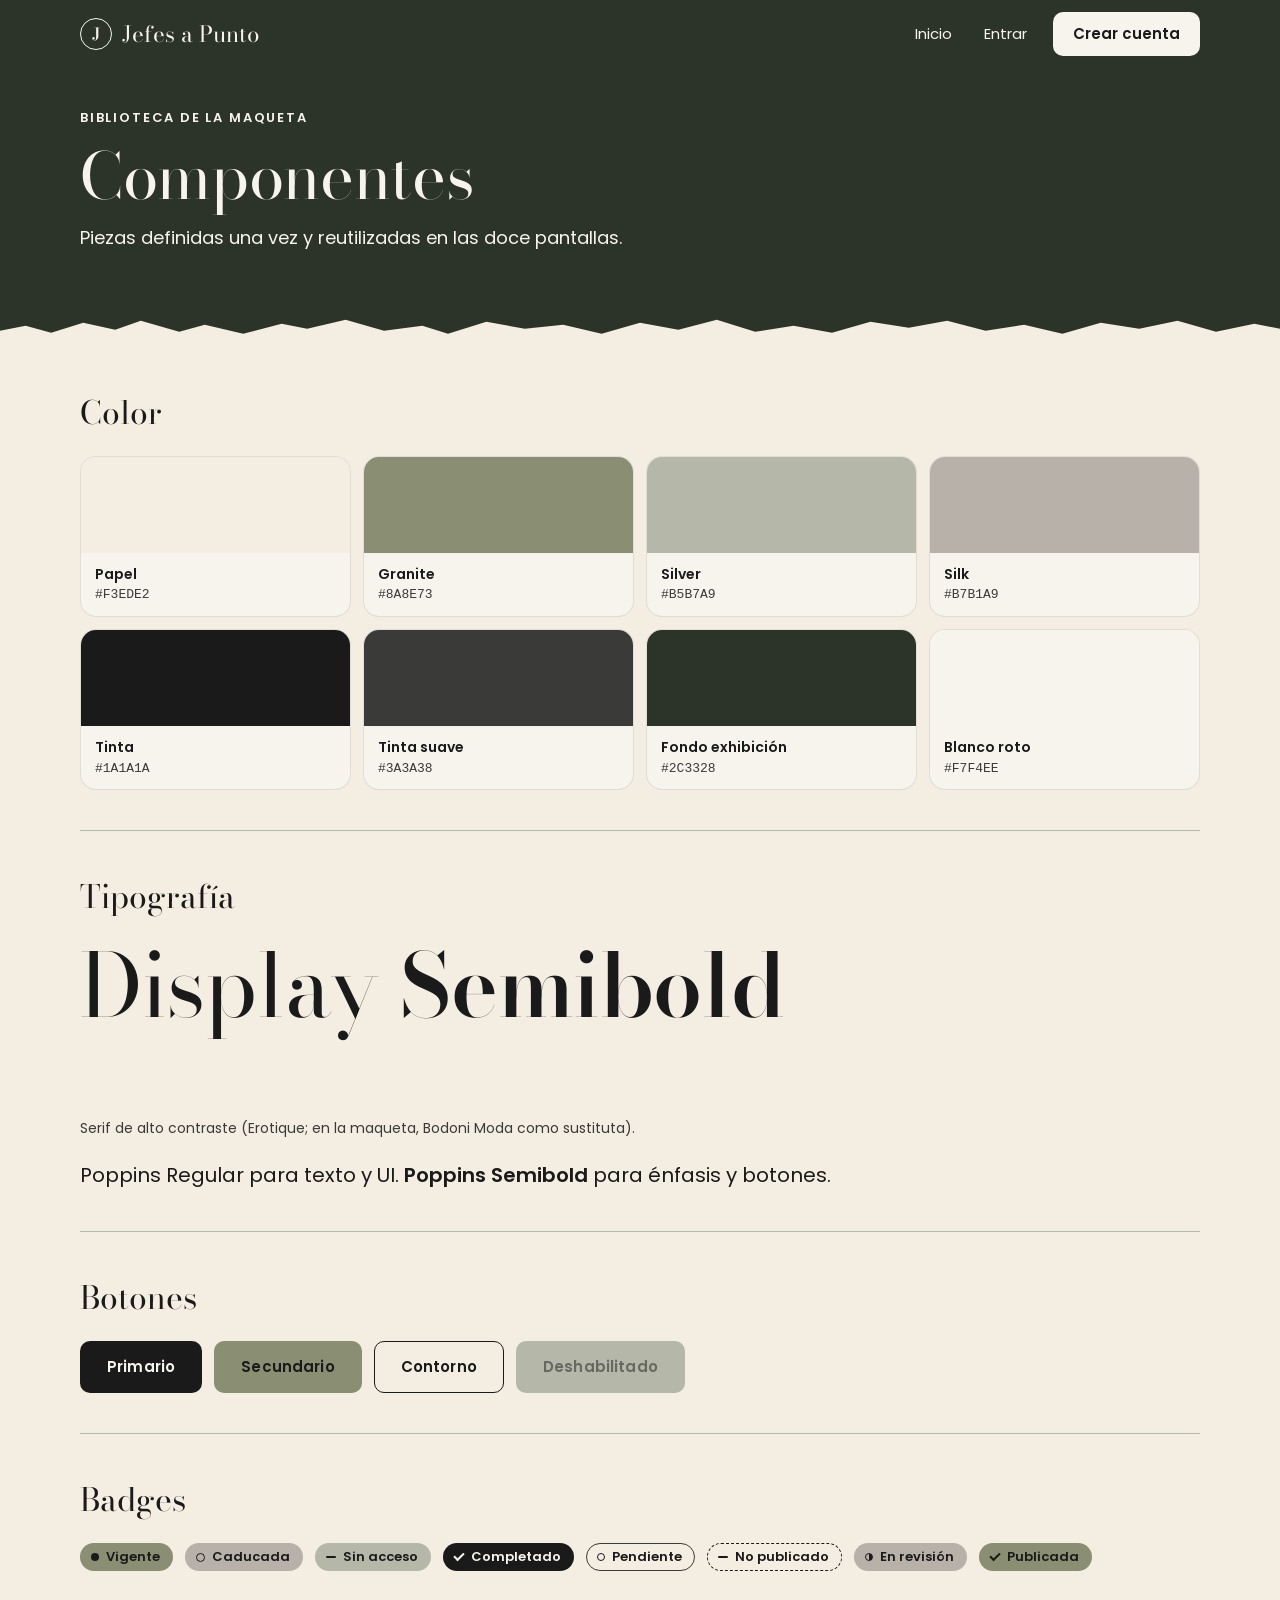
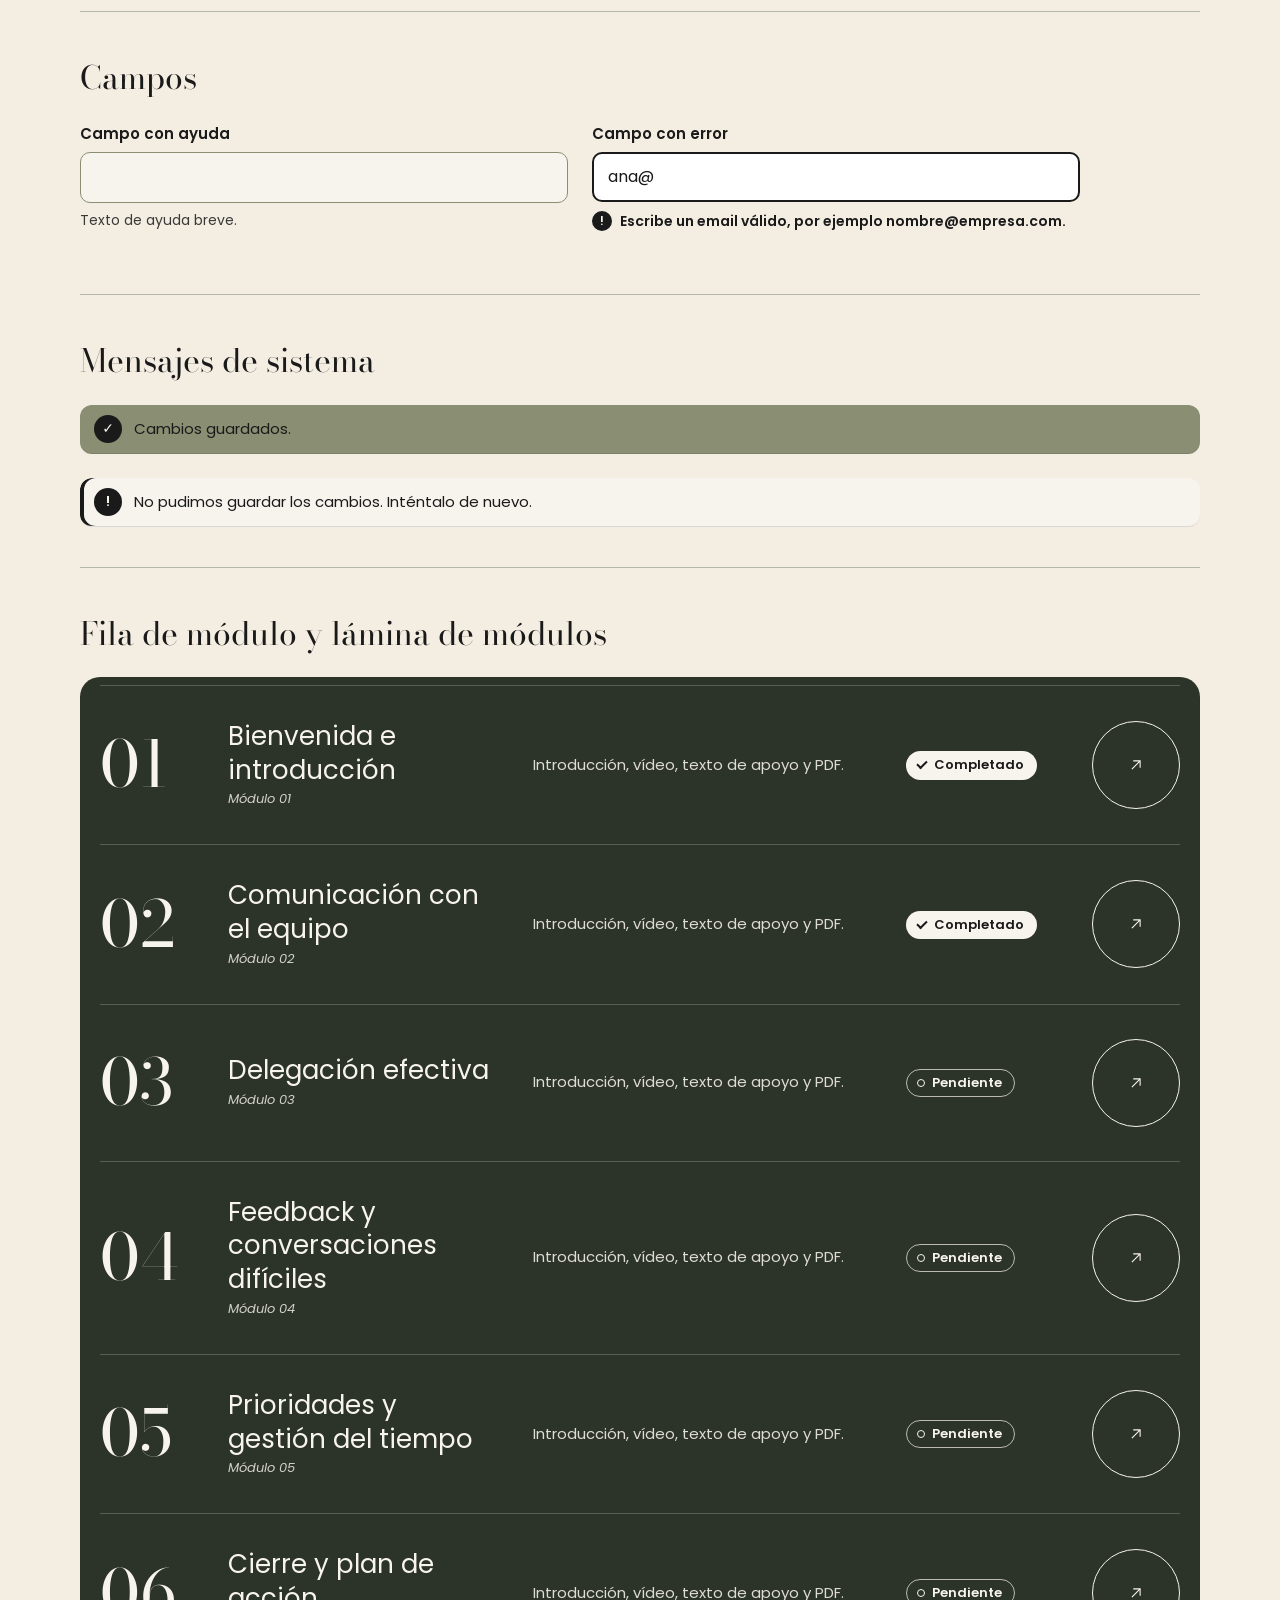
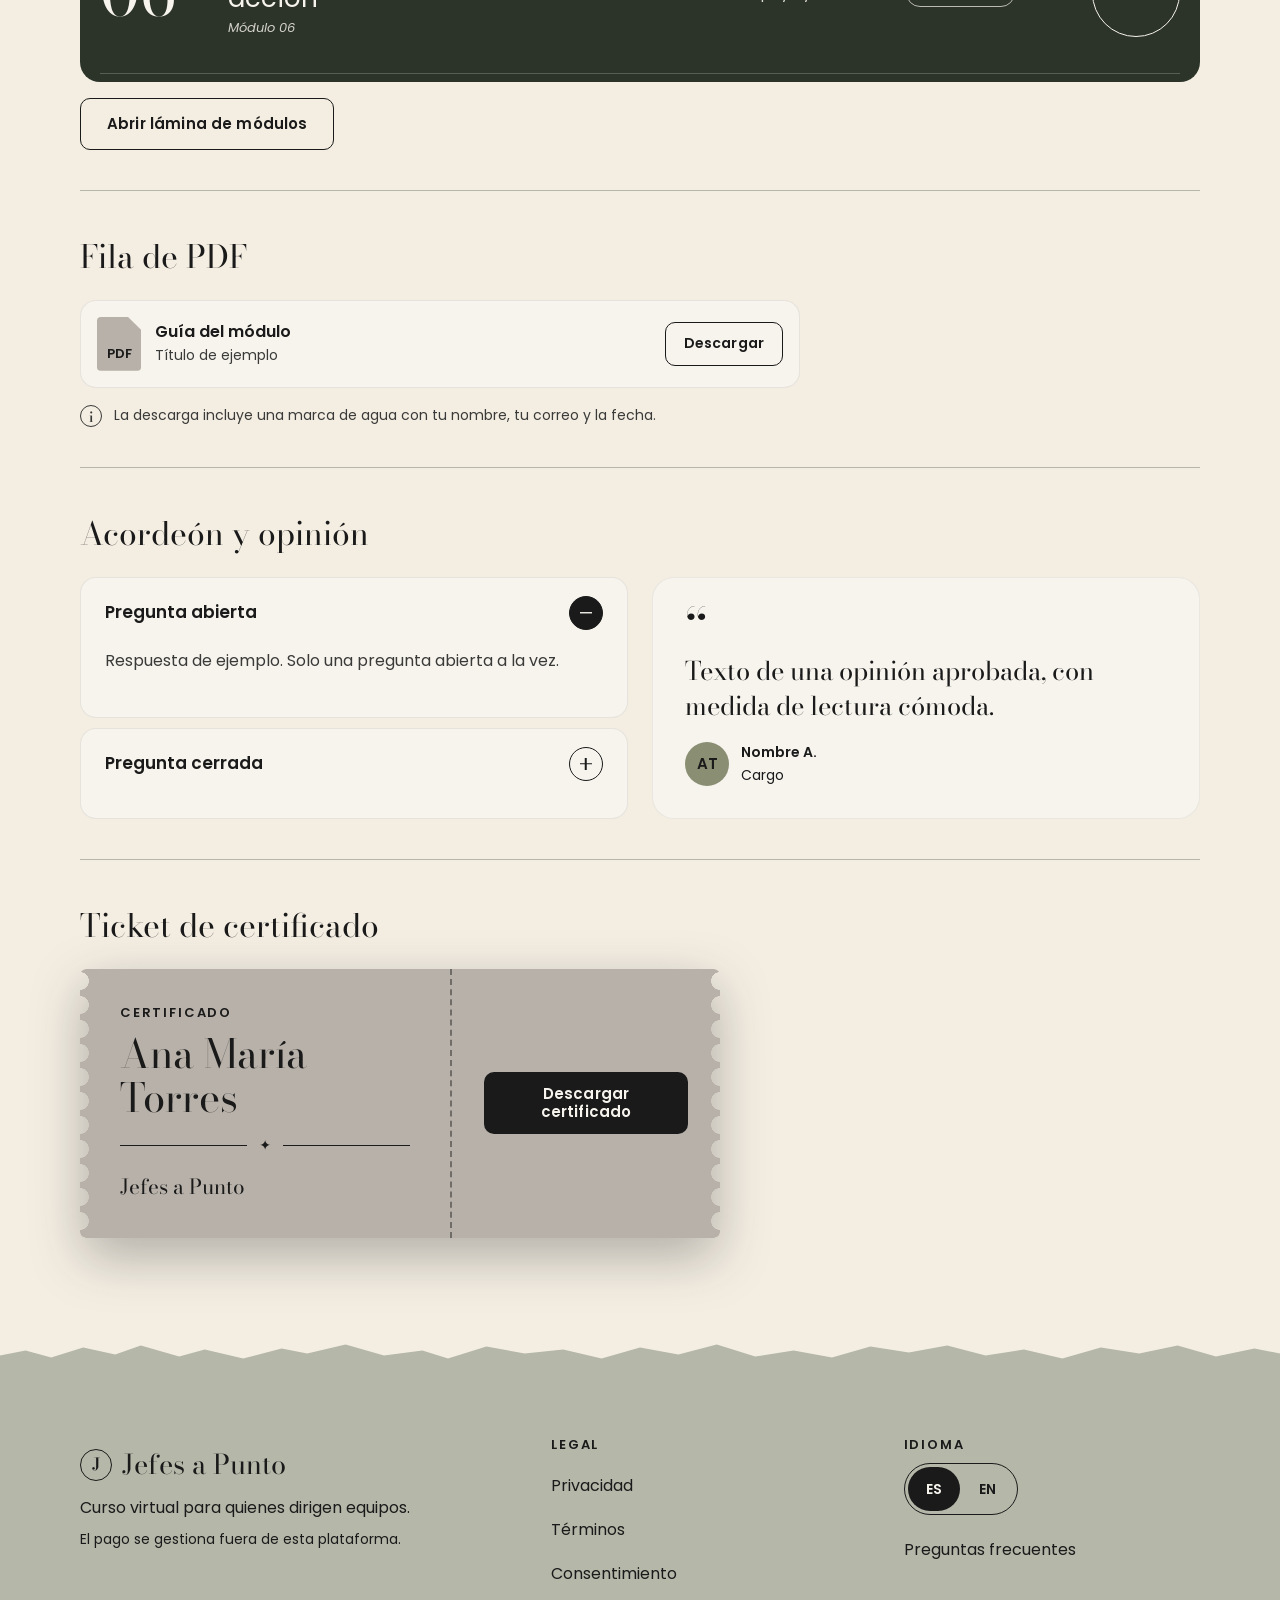
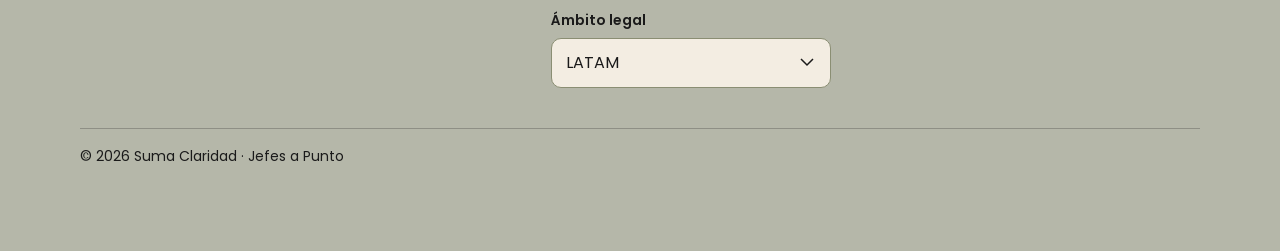
==== 00-componentes.html @ 15de5e73 "maqueta inicial proyecto sumaclaridad" ====
<!doctype html>
<html lang="es">
<head>
  <meta charset="utf-8">
  <meta name="viewport" content="width=device-width, initial-scale=1">
  <title>Componentes · Jefes a Punto</title>
  <link rel="preconnect" href="https://fonts.googleapis.com">
  <link rel="preconnect" href="https://fonts.gstatic.com" crossorigin>
  <link rel="stylesheet" href="https://fonts.googleapis.com/css2?family=Bodoni+Moda:ital,opsz,wght@0,6..96,400;0,6..96,600;1,6..96,400&family=Poppins:wght@400;600&display=swap">
  <link rel="stylesheet" href="css/styles.css">
  <script src="js/app.js" defer></script>
  <style>
    .swatches { list-style: none; display: grid; grid-template-columns: repeat(2, 1fr); gap: 12px; }
    @media (min-width: 768px) { .swatches { grid-template-columns: repeat(4, 1fr); } }
    .swatch { border-radius: 16px; overflow: hidden; border: 1px solid rgba(26,26,26,.1); background: var(--blanco); }
    .swatch__color { height: 96px; }
    .swatch__info { padding: 10px 14px; font-size: 14px; }
    .swatch__info code { display: block; color: var(--tinta-suave); font-size: 13px; }
    .demo-row { display: flex; flex-wrap: wrap; gap: 12px; align-items: center; }
    .demo-grid { display: grid; gap: 24px; }
    @media (min-width: 1280px) { .demo-grid--2 { grid-template-columns: 1fr 1fr; } }
    .comp-title { font-family: var(--f-display); font-size: 2rem; margin-bottom: 18px; }
    .comp { padding-block: 40px; border-top: 1px solid var(--silver); }
  </style>
</head>
<body data-screen="00">
  <a class="skip-link" href="#main">Saltar al contenido</a>
  <div data-component="header" data-session="anon" data-variant="dark"></div>

  <main id="main" data-completed='{"default":[1,2]}'>
    <section class="page-hero on-dark">
      <div class="container">
        <p class="eyebrow">Biblioteca de la maqueta</p>
        <h1 class="display display--m">Componentes</h1>
        <p class="lead">Piezas definidas una vez y reutilizadas en las doce pantallas.</p>
      </div>
    </section>
    <div class="tear" style="--from:var(--exhibicion);--to:var(--papel)" aria-hidden="true"></div>

    <div class="container" style="padding-bottom:64px">

      <section class="comp" aria-labelledby="c-color">
        <h2 id="c-color" class="comp-title">Color</h2>
        <ul class="swatches">
          <li class="swatch"><div class="swatch__color" style="background:#F3EDE2"></div><div class="swatch__info"><strong>Papel</strong><code>#F3EDE2</code></div></li>
          <li class="swatch"><div class="swatch__color" style="background:#8A8E73"></div><div class="swatch__info"><strong>Granite</strong><code>#8A8E73</code></div></li>
          <li class="swatch"><div class="swatch__color" style="background:#B5B7A9"></div><div class="swatch__info"><strong>Silver</strong><code>#B5B7A9</code></div></li>
          <li class="swatch"><div class="swatch__color" style="background:#B7B1A9"></div><div class="swatch__info"><strong>Silk</strong><code>#B7B1A9</code></div></li>
          <li class="swatch"><div class="swatch__color" style="background:#1A1A1A"></div><div class="swatch__info"><strong>Tinta</strong><code>#1A1A1A</code></div></li>
          <li class="swatch"><div class="swatch__color" style="background:#3A3A38"></div><div class="swatch__info"><strong>Tinta suave</strong><code>#3A3A38</code></div></li>
          <li class="swatch"><div class="swatch__color" style="background:#2C3328"></div><div class="swatch__info"><strong>Fondo exhibición</strong><code>#2C3328</code></div></li>
          <li class="swatch"><div class="swatch__color" style="background:#F7F4EE"></div><div class="swatch__info"><strong>Blanco roto</strong><code>#F7F4EE</code></div></li>
        </ul>
      </section>

      <section class="comp" aria-labelledby="c-type">
        <h2 id="c-type" class="comp-title">Tipografía</h2>
        <p class="display display--l">Display <span class="w600">Semibold</span></p>
        <p class="meta" style="margin-top:8px">Serif de alto contraste (Erotique; en la maqueta, Bodoni Moda como sustituta).</p>
        <p style="font-size:20px;margin-top:20px">Poppins Regular para texto y UI. <strong>Poppins Semibold</strong> para énfasis y botones.</p>
      </section>

      <section class="comp" aria-labelledby="c-btn">
        <h2 id="c-btn" class="comp-title">Botones</h2>
        <div class="demo-row">
          <button class="btn btn--primary" type="button">Primario</button>
          <button class="btn btn--secondary" type="button">Secundario</button>
          <button class="btn btn--outline" type="button">Contorno</button>
          <button class="btn" type="button" disabled>Deshabilitado</button>
        </div>
      </section>

      <section class="comp" aria-labelledby="c-badge">
        <h2 id="c-badge" class="comp-title">Badges</h2>
        <div class="demo-row">
          <span class="badge badge--vigente">Vigente</span>
          <span class="badge badge--caducada">Caducada</span>
          <span class="badge badge--sin-acceso">Sin acceso</span>
          <span class="badge badge--completado">Completado</span>
          <span class="badge badge--pendiente">Pendiente</span>
          <span class="badge badge--no-publicado">No publicado</span>
          <span class="badge badge--en-revision">En revisión</span>
          <span class="badge badge--publicada">Publicada</span>
        </div>
      </section>

      <section class="comp" aria-labelledby="c-field">
        <h2 id="c-field" class="comp-title">Campos</h2>
        <div class="demo-grid demo-grid--2" style="max-width:1000px">
          <div class="field">
            <label for="d1">Campo con ayuda</label>
            <input class="input" id="d1" type="text" aria-describedby="d1-help">
            <p class="field__help" id="d1-help">Texto de ayuda breve.</p>
          </div>
          <div class="field field--error">
            <label for="d2">Campo con error</label>
            <input class="input" id="d2" type="email" value="ana@" aria-invalid="true" aria-describedby="d2-err">
            <p class="field__error" id="d2-err">Escribe un email válido, por ejemplo nombre@empresa.com.</p>
          </div>
        </div>
      </section>

      <section class="comp" aria-labelledby="c-msg">
        <h2 id="c-msg" class="comp-title">Mensajes de sistema</h2>
        <div class="demo-grid">
          <div class="sysmsg sysmsg--success" style="border-radius:12px"><div class="sysmsg__inner" style="padding-inline:14px"><span class="sysmsg__icon" aria-hidden="true">✓</span><p class="sysmsg__text">Cambios guardados.</p></div></div>
          <div class="sysmsg sysmsg--error" style="border-radius:12px"><div class="sysmsg__inner" style="padding-inline:14px"><span class="sysmsg__icon" aria-hidden="true">!</span><p class="sysmsg__text">No pudimos guardar los cambios. Inténtalo de nuevo.</p></div></div>
        </div>
      </section>

      <section class="comp" aria-labelledby="c-mod">
        <h2 id="c-mod" class="comp-title">Fila de módulo y lámina de módulos</h2>
        <div class="band band--dark on-dark" style="padding:8px 20px;border-radius:20px">
          <ol class="module-list" data-component="module-list" data-variant="course"></ol>
        </div>
        <p style="margin-top:16px"><button type="button" class="btn btn--outline" data-sheet-open="modules-sheet" aria-controls="modules-sheet" aria-expanded="false">Abrir lámina de módulos</button></p>
      </section>

      <section class="comp" aria-labelledby="c-pdf">
        <h2 id="c-pdf" class="comp-title">Fila de PDF</h2>
        <ul class="pdf-list" style="max-width:720px">
          <li class="pdf-row">
            <span class="pdf-row__icon" aria-hidden="true">PDF</span>
            <div class="pdf-row__info"><p class="pdf-row__title">Guía del módulo</p><p class="meta">Título de ejemplo</p></div>
            <a class="btn btn--outline btn--sm" href="#" aria-label="Descargar Guía del módulo, PDF">Descargar</a>
          </li>
        </ul>
        <p class="note">La descarga incluye una marca de agua con tu nombre, tu correo y la fecha.</p>
      </section>

      <section class="comp" aria-labelledby="c-faq">
        <h2 id="c-faq" class="comp-title">Acordeón y opinión</h2>
        <div class="demo-grid demo-grid--2">
          <div class="faq" data-single>
            <details class="faq-item" open><summary>Pregunta abierta<span class="faq-item__icon" aria-hidden="true"></span></summary><div class="faq-item__body"><p>Respuesta de ejemplo. Solo una pregunta abierta a la vez.</p></div></details>
            <details class="faq-item"><summary>Pregunta cerrada<span class="faq-item__icon" aria-hidden="true"></span></summary><div class="faq-item__body"><p>Respuesta de ejemplo.</p></div></details>
          </div>
          <div class="opinion">
            <p class="opinion__quote">Texto de una opinión aprobada, con medida de lectura cómoda.</p>
            <p class="opinion__who"><span class="avatar" aria-hidden="true">AT</span><span><strong>Nombre A.</strong>Cargo</span></p>
          </div>
        </div>
      </section>

      <section class="comp" aria-labelledby="c-ticket">
        <h2 id="c-ticket" class="comp-title">Ticket de certificado</h2>
        <div class="ticket-wrap" style="max-width:640px">
          <div class="ticket">
            <div class="ticket__main">
              <p class="eyebrow" style="margin:0">Certificado</p>
              <p class="ticket__name">Ana María Torres</p>
              <p class="ticket__divider"><span aria-hidden="true">✦</span></p>
              <p class="ticket__course">Jefes a Punto</p>
            </div>
            <div class="ticket__stub">
              <a class="btn btn--primary btn--block" href="#">Descargar certificado</a>
            </div>
          </div>
        </div>
      </section>
    </div>
  </main>

  <div data-component="module-sheet" data-id="modules-sheet"></div>
  <div data-component="footer" data-from="papel"></div>
  <div class="mockbar"></div>
</body>
</html>
---- css/styles.css ----
/* ==========================================================================
   Jefes a Punto — maqueta de interfaz
   Mobile first: base 390 px (360 útiles) · tablet ≥768 px · desktop ≥1280 px
   ========================================================================== */

:root {
  /* Color (brief 3.2) */
  --papel: #F3EDE2;
  --granite: #8A8E73;
  --silver: #B5B7A9;
  --silk: #B7B1A9;
  --tinta: #1A1A1A;
  --tinta-suave: #3A3A38;
  --exhibicion: #2C3328;
  --blanco: #F7F4EE;

  /* Tipo: display serif de alto contraste + Poppins. Bodoni Moda sustituye a Erotique si no está instalada. */
  --f-display: "Erotique", "Bodoni Moda", "Didot", "Bodoni 72", serif;
  --f-ui: "Poppins", system-ui, -apple-system, "Segoe UI", sans-serif;

  --max: 1120px;
  --gutter: 15px;
  --measure: 65ch;
  --radius: 14px;
  --radius-lg: 22px;

  /* Borde de papel rasgado (separador de bandas) */
  --tear-path: polygon(0 14px, 2% 9px, 4% 16px, 6.5% 6px, 9% 13px, 11% 4px, 14% 15px, 16% 8px, 19% 17px, 22% 7px, 24% 12px, 27% 3px, 30% 14px, 33% 9px, 35% 17px, 38% 5px, 41% 12px, 44% 8px, 47% 17px, 50% 6px, 53% 13px, 56% 3px, 59% 15px, 62% 9px, 65% 16px, 68% 5px, 71% 11px, 74% 4px, 77% 14px, 80% 8px, 83% 17px, 86% 6px, 89% 12px, 92% 4px, 95% 15px, 98% 7px, 100% 12px, 100% 100%, 0 100%);

  /* Lámina de papel rasgado en los cuatro lados (menú) */
  --paper-path: polygon(0% 1.5%, 5% 0.4%, 9% 1.8%, 14% 0.2%, 20% 1.2%, 26% 0%, 31% 1.6%, 37% 0.5%, 43% 1.4%, 50% 0.1%, 56% 1.7%, 62% 0.6%, 68% 1.3%, 74% 0%, 80% 1.5%, 86% 0.3%, 92% 1.6%, 97% 0.4%, 100% 1.2%, 98.5% 6%, 100% 11%, 98% 17%, 99.6% 23%, 98.2% 30%, 100% 37%, 98.6% 44%, 99.8% 51%, 98% 58%, 99.5% 65%, 98.4% 72%, 100% 79%, 98.2% 86%, 99.7% 93%, 98.8% 98.6%, 95% 99.4%, 89% 100%, 83% 98.6%, 77% 99.8%, 70% 98.8%, 64% 100%, 57% 98.7%, 51% 99.7%, 45% 98.5%, 38% 100%, 32% 98.9%, 25% 99.6%, 19% 98.4%, 12% 100%, 6% 98.8%, 0% 99.5%, 1.4% 93%, 0% 87%, 1.8% 80%, 0.3% 73%, 1.5% 66%, 0% 59%, 1.7% 52%, 0.4% 45%, 1.6% 38%, 0% 31%, 1.3% 24%, 0.2% 17%, 1.8% 10%, 0.5% 5%);
}

@media (min-width: 768px) { :root { --gutter: 32px; } }
@media (min-width: 1280px) { :root { --gutter: 48px; } }

/* ---------- Base ---------- */

*, *::before, *::after { box-sizing: border-box; }
html { -webkit-text-size-adjust: 100%; scroll-behavior: smooth; }
body {
  margin: 0;
  font-family: var(--f-ui);
  font-size: 16px;
  line-height: 1.6;
  color: var(--tinta);
  background: var(--papel);
  -webkit-font-smoothing: antialiased;
  text-rendering: optimizeLegibility;
}
body.is-locked { overflow: hidden; }
img, svg { display: block; max-width: 100%; }
a { color: inherit; text-underline-offset: 4px; }
[hidden] { display: none !important; }
h1, h2, h3, h4 { margin: 0; font-weight: 400; }
p { margin: 0 0 1em; }
p:last-child { margin-bottom: 0; }
ul, ol { margin: 0; padding: 0; }
button, input, select, textarea { font: inherit; color: inherit; }
strong { font-weight: 600; }

:focus-visible { outline: 3px solid var(--tinta); outline-offset: 3px; border-radius: 4px; }
.on-dark :focus-visible { outline-color: var(--blanco); }
h1[tabindex="-1"]:focus { outline: none; }

.sr-only {
  position: absolute !important; width: 1px; height: 1px; padding: 0; margin: -1px;
  overflow: hidden; clip: rect(0 0 0 0); white-space: nowrap; border: 0;
}

.skip-link {
  position: absolute; left: 12px; top: -120px; z-index: 300;
  background: var(--tinta); color: var(--blanco); padding: 12px 18px;
  border-radius: 10px; font-weight: 600; text-decoration: none;
}
.skip-link:focus { top: 12px; }

.container { width: min(100% - 2 * var(--gutter), var(--max)); margin-inline: auto; }
.container--narrow { --max: 480px; }
.container--text { --max: 760px; }

/* ---------- Tipografía ---------- */

.display {
  font-family: var(--f-display);
  font-weight: 400;
  line-height: .95;
  letter-spacing: -.005em;
  font-optical-sizing: auto;
}
.display--xl { font-size: clamp(3.4rem, 18.5vw, 5.5rem); line-height: .92; }
.nowrap { white-space: nowrap; }
.display--l { font-size: clamp(2.5rem, 11.5vw, 3.25rem); line-height: 1; }
.display--m { font-size: clamp(2.1rem, 9vw, 2.6rem); line-height: 1.05; }
.display--s { font-size: 1.6rem; line-height: 1.15; }
.display .w600, .display strong { font-weight: 600; }

@media (max-width: 767px) {
  .display--fit { font-size: clamp(2.6rem, 14.5vw, 4.5rem); }
}
@media (min-width: 768px) {
  .display--xl { font-size: 7.25rem; }
  .display--l { font-size: 4.25rem; }
  .display--m { font-size: 3.25rem; }
  .display--s { font-size: 1.9rem; }
}
@media (min-width: 1280px) {
  .display--xl { font-size: 10.5rem; }
  .display--l { font-size: 5.5rem; }
  .display--m { font-size: 4rem; }
}

.eyebrow {
  display: block;
  font-size: 13px; font-weight: 600; letter-spacing: .14em; text-transform: uppercase;
  margin-bottom: 14px;
}
.lead { font-size: 17px; line-height: 1.6; max-width: var(--measure); }
@media (min-width: 768px) { .lead { font-size: 18px; } }
.meta { font-size: 14px; color: var(--tinta-suave); }
.on-dark .meta { color: rgba(247, 244, 238, .82); }
.prose { max-width: var(--measure); }
.prose p { margin-bottom: 1.1em; }
.prose h3 { font-weight: 600; font-size: 18px; margin: 1.6em 0 .5em; }

/* ---------- Bandas ---------- */

.band { padding-block: 56px; }
.band--tight { padding-block: 32px; }
@media (min-width: 768px) { .band { padding-block: 80px; } .band--tight { padding-block: 40px; } }
@media (min-width: 1280px) { .band { padding-block: 112px; } .band--tight { padding-block: 48px; } }
.band--papel { background: var(--papel); }
.band--granite { background: var(--granite); }
.band--silk { background: var(--silk); }
.band--silver { background: var(--silver); }
.band--dark { background: var(--exhibicion); color: var(--blanco); }

.tear { position: relative; z-index: 1; height: 24px; margin-bottom: -1px; background: var(--from, var(--papel)); pointer-events: none; }
.tear::after { content: ""; position: absolute; inset: 0 0 -2px; background: var(--to, var(--papel)); clip-path: var(--tear-path); }
@media (min-width: 768px) { .tear { height: 30px; } }

.section-head { margin-bottom: 32px; display: grid; gap: 12px; }
.section-head--center { text-align: center; justify-items: center; }
.section-head--center .lead { margin-inline: auto; }
@media (min-width: 1280px) { .section-head { margin-bottom: 56px; } }

/* ---------- Cabecera ---------- */

.site-header { background: var(--papel); color: var(--tinta); position: relative; z-index: 20; }
.site-header--dark { background: var(--exhibicion); color: var(--blanco); }
.site-header__inner { display: flex; align-items: center; justify-content: space-between; gap: 16px; min-height: 68px; }

.brand {
  display: inline-flex; align-items: center; gap: 10px; min-height: 44px;
  text-decoration: none; font-family: var(--f-display); font-size: 1.4rem; line-height: 1; margin: 0;
}
.brand__mark {
  width: 32px; height: 32px; border-radius: 50%; border: 1px solid currentColor;
  display: grid; place-items: center; font-size: 1.05rem; font-weight: 600;
}

.site-nav { display: none; }
.site-nav__list { display: flex; align-items: center; gap: 4px; list-style: none; }
.site-nav__link {
  display: inline-flex; align-items: center; min-height: 44px; padding: 0 14px;
  font-size: 15px; text-decoration: none; border-radius: 10px;
}
.site-nav__link:hover { text-decoration: underline; text-underline-offset: 8px; text-decoration-thickness: 1px; }
.site-nav__link[aria-current="page"] { font-weight: 600; text-decoration: underline; text-underline-offset: 8px; text-decoration-thickness: 1px; }
.site-nav__link--cta { background: var(--tinta); color: var(--blanco); font-weight: 600; padding: 0 20px; margin-left: 8px; }
.site-nav__link--cta:hover { text-decoration: none; background: var(--tinta-suave); }
.site-header--dark .site-nav__link--cta { background: var(--blanco); color: var(--tinta); }

.menu-toggle {
  display: inline-flex; align-items: center; gap: 10px; min-height: 44px; padding: 0 16px;
  border: 1px solid currentColor; border-radius: 999px; background: transparent;
  font-size: 15px; font-weight: 600; cursor: pointer;
}
.menu-toggle__icon { width: 18px; height: 9px; border-top: 1.5px solid currentColor; border-bottom: 1.5px solid currentColor; }

@media (min-width: 768px) {
  .site-nav { display: block; }
  .menu-toggle { display: none; }
}

/* ---------- Lámina (menú y módulos) ---------- */

.sheet {
  position: fixed; inset: 0; z-index: 100;
  background: var(--silver);
  display: flex; align-items: stretch; justify-content: center;
  padding: 6px;
  animation: sheet-in .22s ease-out;
}
@keyframes sheet-in { from { opacity: 0; transform: translateY(8px); } to { opacity: 1; transform: none; } }
@media (prefers-reduced-motion: reduce) { .sheet { animation: none; } }

.sheet__paper {
  width: 100%; max-width: 460px; display: flex;
  background: var(--papel); clip-path: var(--paper-path);
  padding: 20px 16px;
}
.sheet__inner {
  flex: 1; overflow-y: auto;
  border: 1px solid var(--tinta); border-radius: 30px;
  padding: 10px 20px 28px;
  display: flex; flex-direction: column; align-items: center; text-align: center;
}
.sheet__inner--left { align-items: stretch; }
.sheet__close {
  align-self: center; flex: none;
  width: 48px; height: 48px; display: grid; place-items: center;
  border: 0; border-radius: 50%; background: transparent; cursor: pointer; margin-bottom: 12px;
}
.sheet__divider {
  display: flex; align-items: center; gap: 14px; width: 100%;
  font-family: var(--f-display); font-size: 1.2rem; margin: 22px 0 6px;
}
.sheet__divider::before, .sheet__divider::after { content: ""; flex: 1; height: 1px; background: var(--tinta); }
.sheet__user { font-size: 14px; color: var(--tinta-suave); margin: 0; }
.sheet__sub { font-size: 14px; color: var(--tinta-suave); text-align: center; margin: 0 0 8px; }
.sheet-list { list-style: none; width: 100%; display: grid; gap: 2px; margin-top: 16px; }
.sheet-link {
  display: flex; align-items: center; justify-content: center; gap: 14px; min-height: 60px;
  text-decoration: none; font-family: var(--f-display); font-size: 1.9rem; line-height: 1.1;
}
.sheet-list li:nth-child(even) .sheet-link { flex-direction: row-reverse; }
.sheet-link__pill { flex: none; width: 46px; height: 28px; border-radius: 999px; background: var(--c, var(--granite)); }
.sheet-link[aria-current="page"] span:last-child { text-decoration: underline; text-underline-offset: 8px; text-decoration-thickness: 1px; }
.sheet__foot { margin-top: auto; padding-top: 28px; font-size: 15px; }
.sheet__foot a { display: inline-flex; align-items: center; min-height: 44px; }

.sheet-mods { list-style: none; display: grid; gap: 4px; margin-top: 12px; text-align: left; }
.sheet-mod {
  display: grid; grid-template-columns: 46px 1fr auto; gap: 12px; align-items: center;
  min-height: 64px; padding: 8px 12px; border-radius: 16px; text-decoration: none;
}
.sheet-mod:hover { background: rgba(138, 142, 115, .2); }
.sheet-mod[aria-current="page"] { background: var(--tinta); color: var(--blanco); }
.sheet-mod__num { font-family: var(--f-display); font-size: 1.7rem; line-height: 1; }
.sheet-mod__title { font-size: 15px; line-height: 1.35; }
.sheet-mod__here { display: block; font-size: 13px; font-weight: 600; letter-spacing: .08em; text-transform: uppercase; opacity: .85; }
.status-dot {
  width: 28px; height: 28px; border-radius: 50%; border: 1px solid currentColor;
  display: grid; place-items: center;
}
.status-dot--done { background: var(--granite); border-color: var(--granite); color: var(--tinta); }

@media (min-width: 768px) {
  .sheet { background: rgba(44, 51, 40, .62); align-items: center; padding: 32px; }
  .sheet__paper { max-height: calc(100dvh - 64px); padding: 24px 20px; }
}

/* ---------- Segmentado (idioma, ámbito, pestañas) ---------- */

.segmented { display: inline-flex; gap: 2px; padding: 3px; border: 1px solid currentColor; border-radius: 999px; }
.segmented__btn {
  min-width: 52px; min-height: 44px; padding: 0 16px; border: 0; border-radius: 999px;
  background: transparent; font-size: 14px; font-weight: 600; cursor: pointer;
}
.segmented__btn[aria-pressed="true"] { background: var(--tinta); color: var(--blanco); }
.on-dark .segmented__btn[aria-pressed="true"] { background: var(--blanco); color: var(--tinta); }

.tabs { display: flex; flex-wrap: wrap; gap: 8px; }
.tab {
  display: inline-flex; align-items: center; min-height: 44px; padding: 0 18px;
  border: 1px solid var(--tinta); border-radius: 999px; background: transparent;
  font-size: 14px; font-weight: 600; text-decoration: none; cursor: pointer;
}
.tab[aria-pressed="true"] { background: var(--tinta); color: var(--blanco); }

/* ---------- Botones ---------- */

.btn {
  display: inline-flex; align-items: center; justify-content: center; gap: 10px;
  min-height: 52px; padding: 12px 26px;
  border: 1px solid transparent; border-radius: 10px;
  font: 600 15px/1.2 var(--f-ui); letter-spacing: .01em; text-decoration: none; text-align: center;
  cursor: pointer; transition: background-color .15s, color .15s, transform .15s;
}
.btn:active { transform: translateY(1px); }
.btn--primary { background: var(--tinta); color: var(--blanco); }
.btn--primary:hover { background: var(--tinta-suave); }
.btn--secondary { background: var(--granite); color: var(--tinta); }
.btn--secondary:hover { background: #7d816a; }
.btn--outline { background: transparent; color: var(--tinta); border-color: var(--tinta); }
.btn--outline:hover { background: var(--tinta); color: var(--blanco); }
.btn--light { background: var(--blanco); color: var(--tinta); }
.btn--light:hover { background: var(--papel); }
.btn--outline-light { background: transparent; color: var(--blanco); border-color: var(--blanco); }
.btn--outline-light:hover { background: var(--blanco); color: var(--tinta); }
.btn--sm { min-height: 44px; padding: 8px 18px; font-size: 14px; }
.btn--block { width: 100%; }
.btn:disabled, .btn[aria-disabled="true"] {
  background: var(--silver); color: rgba(26, 26, 26, .5); border-color: transparent;
  cursor: not-allowed; transform: none;
}

.btn-row { display: flex; flex-direction: column; gap: 12px; }
.btn-row .btn { width: 100%; }
@media (min-width: 768px) {
  .btn-row { flex-direction: row; flex-wrap: wrap; }
  .btn-row .btn { width: auto; }
}

.link-btn {
  display: inline-flex; align-items: center; min-height: 44px; padding: 0;
  border: 0; background: none; font-weight: 600; text-decoration: underline; cursor: pointer;
}

/* ---------- Badges ---------- */

.badge {
  display: inline-flex; align-items: center; gap: 7px; padding: 4px 12px 4px 10px;
  border: 1px solid transparent; border-radius: 999px;
  font: 600 13px/1.4 var(--f-ui); white-space: nowrap; color: var(--tinta);
}
.badge::before { content: ""; width: 8px; height: 8px; border-radius: 50%; background: currentColor; flex: none; }

.badge--vigente { background: var(--granite); }
.badge--caducada { background: var(--silk); }
.badge--caducada::before { background: transparent; border: 1.5px solid currentColor; width: 9px; height: 9px; }
.badge--sin-acceso { background: var(--silver); }
.badge--sin-acceso::before { width: 10px; height: 2px; border-radius: 1px; }
.badge--completado { background: var(--tinta); color: var(--blanco); }
.badge--completado::before {
  width: 10px; height: 6px; border-radius: 0; background: none;
  border: solid currentColor; border-width: 0 0 2px 2px; transform: rotate(-45deg) translate(1px, -1px);
}
.badge--pendiente { background: transparent; border-color: var(--tinta-suave); }
.badge--pendiente::before { background: transparent; border: 1.5px solid currentColor; }
.badge--no-publicado { background: transparent; border: 1px dashed var(--tinta); }
.badge--no-publicado::before { width: 10px; height: 2px; border-radius: 1px; }
.badge--en-revision { background: var(--silk); }
.badge--en-revision::before { background: conic-gradient(currentColor 0 50%, transparent 0); border: 1.5px solid currentColor; }
.badge--publicada { background: var(--granite); }
.badge--publicada::before {
  width: 10px; height: 6px; border-radius: 0; background: none;
  border: solid currentColor; border-width: 0 0 2px 2px; transform: rotate(-45deg) translate(1px, -1px);
}
.on-dark .badge--pendiente { color: var(--blanco); border-color: rgba(247, 244, 238, .7); }
.on-dark .badge--completado { background: var(--blanco); color: var(--tinta); }
.on-dark .badge--no-publicado { color: var(--blanco); border-color: var(--blanco); }

/* ---------- Formularios ---------- */

.field { display: grid; gap: 6px; margin-bottom: 22px; }
.field > label, .field__label { font-weight: 600; font-size: 15px; }
.optional { font-weight: 400; color: var(--tinta-suave); }
.field__help { font-size: 14px; color: var(--tinta-suave); margin: 0; }
.field__error {
  display: flex; gap: 8px; align-items: flex-start; margin: 2px 0 0;
  font-size: 14px; font-weight: 600; color: var(--tinta);
}
.field__error::before {
  content: "!"; flex: none; width: 20px; height: 20px; margin-top: 1px; border-radius: 50%;
  background: var(--tinta); color: var(--blanco); font-size: 12px; display: grid; place-items: center;
}

.input {
  width: 100%; min-height: 50px; padding: 12px 14px;
  background: var(--blanco); border: 1px solid var(--granite); border-radius: 10px;
  font-size: 16px; line-height: 1.4;
}
.input:hover { border-color: var(--tinta-suave); }
.input:focus-visible { outline: 3px solid var(--tinta); outline-offset: 1px; border-color: var(--tinta); }
.input:disabled { background: var(--papel); color: var(--tinta-suave); cursor: not-allowed; }
textarea.input { min-height: 160px; resize: vertical; }
.input--select {
  appearance: none; -webkit-appearance: none; padding-right: 42px; cursor: pointer;
  background-image: url("data:image/svg+xml,%3Csvg xmlns='http://www.w3.org/2000/svg' width='14' height='9' fill='none' stroke='%231A1A1A' stroke-width='1.5'%3E%3Cpath d='M1 1l6 6 6-6'/%3E%3C/svg%3E");
  background-repeat: no-repeat; background-position: right 16px center;
}
.field--error .input { border: 2px solid var(--tinta); background-color: #fff; }

.phone { display: grid; grid-template-columns: 150px 1fr; gap: 8px; }
.password { position: relative; }
.password .input { padding-right: 96px; }
.password__toggle {
  position: absolute; right: 4px; top: 50%; transform: translateY(-50%);
  min-height: 44px; min-width: 44px; padding: 0 14px; border: 0; border-radius: 8px;
  background: transparent; font-size: 14px; font-weight: 600; text-decoration: underline; cursor: pointer;
}

.check { display: flex; gap: 14px; align-items: flex-start; min-height: 44px; padding: 8px 0; cursor: pointer; font-size: 15px; }
.check input {
  appearance: none; -webkit-appearance: none; flex: none; margin: 1px 0 0;
  width: 26px; height: 26px; border: 1.5px solid var(--tinta); border-radius: 7px;
  background: var(--blanco); display: grid; place-items: center; cursor: pointer;
}
.check input:checked { background: var(--tinta); }
.check input:checked::after {
  content: ""; width: 7px; height: 12px; border: solid var(--blanco); border-width: 0 2px 2px 0;
  transform: translateY(-1px) rotate(45deg);
}
.field--error .check input { border-width: 2.5px; }

.form-actions { margin-top: 30px; display: grid; gap: 12px; }
.note {
  display: flex; gap: 12px; align-items: flex-start;
  font-size: 14px; color: var(--tinta-suave); margin-top: 16px;
}
.note::before {
  content: "i"; flex: none; width: 22px; height: 22px; border-radius: 50%;
  border: 1px solid currentColor; display: grid; place-items: center;
  font-family: var(--f-display); font-weight: 600; font-size: 14px; margin-top: 1px;
}
.note--box { background: var(--blanco); border-radius: var(--radius); padding: 14px 16px; border: 1px solid rgba(26, 26, 26, .08); }

.alert {
  background: var(--blanco); border-radius: var(--radius); padding: 16px 18px;
  box-shadow: inset 4px 0 0 var(--tinta); margin-bottom: 24px; font-size: 15px;
}
.alert:focus { outline: 3px solid var(--tinta); outline-offset: 2px; }
.alert__title { font-weight: 600; margin-bottom: 6px; }
.alert ul { padding-left: 20px; display: grid; gap: 2px; }
.alert a { font-weight: 600; }

/* ---------- Mensaje de sistema ---------- */

.sysmsg { border-bottom: 1px solid rgba(26, 26, 26, .12); }
.sysmsg--success { background: var(--granite); }
.sysmsg--info { background: var(--silk); }
.sysmsg--error { background: var(--blanco); box-shadow: inset 4px 0 0 var(--tinta); }
.sysmsg__inner { display: flex; align-items: center; gap: 12px; padding-block: 10px; }
.sysmsg__icon {
  flex: none; width: 28px; height: 28px; border-radius: 50%;
  background: var(--tinta); color: var(--blanco); display: grid; place-items: center; font-weight: 600; font-size: 14px;
}
.sysmsg__text { flex: 1; margin: 0; font-size: 15px; }
.sysmsg__close {
  flex: none; width: 44px; height: 44px; border: 0; border-radius: 50%; background: transparent;
  display: grid; place-items: center; cursor: pointer;
}
.sysmsg__close svg { width: 18px; height: 18px; }

/* ---------- Marcadores de contenido pendiente ---------- */

.ph {
  position: relative; overflow: hidden; background: var(--ph-bg, var(--silk));
  display: flex; align-items: flex-end; justify-content: flex-start;
}
.ph::before {
  content: ""; position: absolute; inset: 0;
  background: repeating-linear-gradient(135deg, rgba(26, 26, 26, .06) 0 1px, transparent 1px 14px);
}
.ph__label, .ph-tag {
  position: relative; margin: 14px; padding: 4px 12px; border-radius: 999px;
  background: var(--blanco); color: var(--tinta); font-size: 13px; font-weight: 600;
}
.pending-tag {
  display: inline-flex; align-items: center; gap: 8px; padding: 4px 12px; border-radius: 999px;
  background: var(--silk); color: var(--tinta); font-size: 13px; font-weight: 600; margin-bottom: 14px;
}
.pending-tag::before { content: ""; width: 7px; height: 7px; border-radius: 50%; border: 1.5px solid currentColor; }
.skeleton { display: grid; gap: 12px; margin: 18px 0; }
.skeleton span { display: block; height: 10px; border-radius: 6px; background: var(--silver); opacity: .7; }
.skeleton span:nth-child(3n) { width: 82%; }
.skeleton span:nth-child(4n) { width: 64%; }

.mock-note {
  border: 1px dashed var(--tinta-suave); border-radius: 12px; padding: 10px 14px;
  font-size: 13px; color: var(--tinta-suave); background: rgba(247, 244, 238, .55); max-width: var(--measure);
}
.mock-note::before { content: "Nota de maqueta · "; font-weight: 600; }
.on-dark .mock-note { border-color: rgba(247, 244, 238, .6); color: var(--blanco); background: rgba(0, 0, 0, .16); }

/* ---------- Tarjetas genéricas ---------- */

.card {
  background: var(--blanco); border-radius: var(--radius-lg); padding: 22px;
  border: 1px solid rgba(26, 26, 26, .07);
}
@media (min-width: 768px) { .card { padding: 32px; } }
.card__head { display: flex; flex-wrap: wrap; align-items: center; justify-content: space-between; gap: 10px 16px; margin-bottom: 16px; }
.card__title { font-family: var(--f-display); font-size: 1.7rem; line-height: 1.1; }
@media (min-width: 768px) { .card__title { font-size: 2rem; } }
.stack > * + * { margin-top: var(--s, 24px); }

/* ---------- Home: portada ---------- */

.hero { position: relative; isolation: isolate; overflow: hidden; background: var(--exhibicion); color: var(--blanco); }
.hero__media, .finale__media { position: absolute; inset: 0; z-index: -1; }
.hero__media {
  background:
    radial-gradient(110% 70% at 75% 25%, rgba(138, 142, 115, .55), transparent 60%),
    radial-gradient(70% 55% at 15% 95%, rgba(183, 177, 169, .28), transparent 60%),
    linear-gradient(180deg, #2C3328 0%, #232920 100%);
}
.hero__media::after, .finale__media::after {
  content: ""; position: absolute; inset: 0;
  background: repeating-linear-gradient(135deg, rgba(247, 244, 238, .035) 0 1px, transparent 1px 16px);
}
.hero .ph-tag, .finale .ph-tag { position: absolute; right: var(--gutter); bottom: 8px; margin: 0; z-index: 1; opacity: .9; }

.hero__inner { display: grid; gap: 22px; padding-block: 8px 72px; }
.hero__meta {
  display: grid; grid-template-columns: 1fr 1fr; gap: 12px 16px; margin: 0;
  padding-top: 14px; border-top: 1px solid rgba(247, 244, 238, .28); font-size: 13px;
}
.hero__meta div { display: grid; }
.hero__meta dt { opacity: .78; }
.hero__meta dd { margin: 0; font-weight: 600; }
.hero__title { margin-top: 28px; }
.hero__title-line { display: block; }
.hero__lead { font-size: 17px; max-width: 34ch; margin: 0; }
.hero__hello { margin: 0; }
.hero__actions { margin-top: 8px; }

@media (min-width: 768px) {
  .hero__inner { padding-block: 16px 96px; gap: 28px; }
  .hero__meta { grid-template-columns: repeat(4, 1fr); }
  .hero__lead { font-size: 19px; }
}
@media (min-width: 1280px) {
  .hero__inner {
    grid-template-columns: 1fr 360px;
    grid-template-areas: "meta meta" "hello lead" "title title" "actions actions";
    padding-block: 24px 120px; column-gap: 48px;
  }
  .hero__meta { grid-area: meta; }
  .hero__hello { grid-area: hello; align-self: end; }
  .hero__lead { grid-area: lead; margin-top: 40px; }
  .hero__title { grid-area: title; margin-top: 0; }
  .hero__title-line { display: inline; }
  .hero__actions { grid-area: actions; }
}

/* ---------- Home: sobre el curso ---------- */

.about { display: grid; gap: 40px; }
.title-pill {
  display: inline-block; width: 1.1em; height: .62em; border-radius: 999px; vertical-align: .04em;
  background: var(--granite);
  background-image: repeating-linear-gradient(135deg, rgba(26, 26, 26, .12) 0 1px, transparent 1px 6px);
}
.about__text { margin-top: 24px; }
.facts {
  list-style: none; display: grid; grid-template-columns: 1fr 1fr; gap: 1px; margin-top: 32px;
  background: var(--silver); border: 1px solid var(--silver); border-radius: 18px; overflow: hidden;
}
.fact { background: var(--papel); padding: 18px 16px; display: grid; gap: 6px; align-content: start; }
.fact--wide { grid-column: 1 / -1; display: flex; align-items: center; gap: 16px; }
.fact__value { font-family: var(--f-display); font-size: 2.4rem; line-height: 1; }
.fact__label { font-size: 14px; line-height: 1.4; }
.arch {
  aspect-ratio: 4 / 5; width: min(100%, 300px); margin-inline: auto;
  border-radius: 999px 999px 22px 22px; --ph-bg: var(--granite);
}
@media (min-width: 768px) {
  .facts { grid-template-columns: repeat(4, 1fr); }
  .fact { padding: 22px 20px; }
}
@media (min-width: 1280px) {
  .about { grid-template-columns: 1.25fr .75fr; gap: 72px; align-items: center; }
  .arch { width: 100%; }
}

/* ---------- Home: cómo funciona ---------- */

.scroll {
  position: relative; border-radius: 22px; padding: 28px 20px;
  background: linear-gradient(100deg, var(--silk) 0%, var(--papel) 12%, var(--papel) 88%, var(--silk) 100%);
  box-shadow: 0 22px 44px -26px rgba(26, 26, 26, .6);
}
.steps { list-style: none; display: grid; }
.step { position: relative; display: grid; grid-template-columns: 52px 1fr; align-content: start; gap: 16px; padding-bottom: 28px; }
.step:last-child { padding-bottom: 0; }
.step:not(:last-child)::before {
  content: ""; position: absolute; left: 26px; top: 60px; bottom: 6px; border-left: 1px dashed var(--tinta);
}
.step__num {
  width: 52px; height: 52px; border-radius: 12px; background: var(--granite);
  display: grid; place-items: center; font-family: var(--f-display); font-size: 1.5rem;
}
.step__title { font-weight: 600; font-size: 17px; margin-bottom: 4px; font-family: var(--f-ui); }
.step__text { font-size: 15px; color: var(--tinta-suave); margin: 0; }
.step__foot { font-size: 13px; margin: 14px 0 0; padding-top: 8px; border-top: 1px solid rgba(26, 26, 26, .35); }
.step:first-child .step__foot { border-top: 2px solid var(--tinta); }

@media (min-width: 768px) {
  .scroll { padding: 36px 32px; }
  .steps { grid-template-columns: 1fr 1fr; gap: 32px 40px; }
  .step { padding-bottom: 0; }
  .step:not(:last-child)::before { display: none; }
}
@media (min-width: 1280px) {
  .scroll { padding: 44px 48px; }
  .steps { grid-template-columns: repeat(4, 1fr); gap: 32px; }
  .step { grid-template-columns: 1fr; gap: 14px; }
}

/* ---------- Lista editorial de módulos ---------- */

.exhibit-head { display: grid; gap: 18px; margin-bottom: 32px; }
.exhibit-head__text { max-width: 40ch; margin: 0; }
@media (min-width: 1280px) {
  .exhibit-head { grid-template-columns: 1fr 340px; align-items: end; margin-bottom: 64px; }
}

.module-list { list-style: none; border-top: 1px solid rgba(26, 26, 26, .2); }
.on-dark .module-list { border-color: rgba(247, 244, 238, .22); }
.module-row { border-bottom: 1px solid rgba(26, 26, 26, .2); }
.on-dark .module-row { border-color: rgba(247, 244, 238, .22); }
.module-row__link {
  display: grid; grid-template-columns: auto 1fr auto;
  grid-template-areas: "num head arrow" "num text arrow" "num badge arrow";
  column-gap: 16px; row-gap: 6px; align-items: center;
  padding: 22px 0; text-decoration: none;
}
.module-row__num { grid-area: num; align-self: start; min-width: 1.4em; font-family: var(--f-display); font-size: 2.6rem; line-height: .9; }
.module-row__head { grid-area: head; }
.module-row__title { display: block; font-size: 18px; line-height: 1.3; }
.module-row__sub { display: block; font-size: 13px; font-style: italic; opacity: .82; margin-top: 2px; }
.module-row__text { grid-area: text; font-size: 14px; line-height: 1.5; opacity: .88; }
.module-row__badge { grid-area: badge; justify-self: start; margin-top: 4px; }
.circle-arrow {
  grid-area: arrow; width: 52px; height: 52px; border: 1px solid currentColor; border-radius: 50%;
  display: grid; place-items: center; transition: background-color .2s, color .2s, transform .2s;
}
.module-row__link:hover .circle-arrow { background: var(--tinta); color: var(--blanco); transform: rotate(8deg); }
.on-dark .module-row__link:hover .circle-arrow { background: var(--blanco); color: var(--tinta); }
.module-row__link:hover .module-row__title { text-decoration: underline; text-underline-offset: 5px; text-decoration-thickness: 1px; }
.module-list--nobadge .module-row__link { grid-template-areas: "num head arrow" "num text arrow"; }

@media (min-width: 768px) {
  .module-row__link { padding: 28px 0; column-gap: 24px; }
  .module-row__num { font-size: 3.4rem; }
  .module-row__title { font-size: 22px; }
  .circle-arrow { width: 64px; height: 64px; }
}
@media (min-width: 1280px) {
  .module-row__link,
  .module-list--nobadge .module-row__link {
    grid-template-columns: 96px minmax(240px, 1fr) minmax(260px, 1.25fr) 150px 92px;
    grid-template-areas: "num head text badge arrow";
    padding: 34px 0; column-gap: 32px;
  }
  .module-list--nobadge .module-row__link { grid-template-columns: 96px minmax(240px, 1fr) minmax(260px, 1.25fr) 92px; grid-template-areas: "num head text arrow"; }
  .module-row__num { font-size: 4rem; align-self: center; }
  .module-row__title { font-size: 26px; }
  .module-row__text { font-size: 15px; }
  .module-row__badge { margin: 0; }
  .circle-arrow { width: 88px; height: 88px; justify-self: end; }
}

/* ---------- Opiniones ---------- */

.opinions { list-style: none; display: grid; gap: 16px; }
.opinion {
  background: var(--blanco); border-radius: var(--radius-lg); padding: 26px;
  display: flex; flex-direction: column; gap: 18px; border: 1px solid rgba(26, 26, 26, .06);
}
.opinion__quote { font-family: var(--f-display); font-size: 1.4rem; line-height: 1.35; margin: 0; }
.opinion__quote::before { content: "“"; display: block; font-size: 3.4rem; line-height: .7; margin-bottom: 6px; }
.opinion__who { display: flex; align-items: center; gap: 12px; font-size: 14px; margin-top: auto; }
.opinion__who strong { display: block; }
.avatar {
  flex: none; width: 44px; height: 44px; border-radius: 50%; background: var(--granite);
  display: grid; place-items: center; font-weight: 600; font-size: 15px;
}
@media (min-width: 768px) {
  .opinions { grid-template-columns: 1fr 1fr; gap: 24px; }
  .opinion { padding: 32px; }
  .opinion__quote { font-size: 1.6rem; }
}

/* ---------- FAQ ---------- */

.faq-layout { display: grid; gap: 32px; }
@media (min-width: 1280px) {
  .faq-layout { grid-template-columns: 380px 1fr; gap: 72px; align-items: start; }
  .faq-layout__head { position: sticky; top: 32px; }
}
.faq { display: grid; gap: 10px; }
.faq-item { background: var(--blanco); border-radius: 16px; border: 1px solid rgba(26, 26, 26, .08); }
.faq-item summary {
  list-style: none; display: flex; align-items: center; justify-content: space-between; gap: 16px;
  min-height: 64px; padding: 14px 18px; cursor: pointer; font-weight: 600; font-size: 16px; border-radius: 16px;
}
.faq-item summary::-webkit-details-marker { display: none; }
.faq-item__icon { position: relative; flex: none; width: 34px; height: 34px; border: 1px solid var(--tinta); border-radius: 50%; }
.faq-item__icon::before, .faq-item__icon::after {
  content: ""; position: absolute; left: 50%; top: 50%; width: 12px; height: 1.5px; background: var(--tinta);
  transform: translate(-50%, -50%);
}
.faq-item__icon::after { transform: translate(-50%, -50%) rotate(90deg); transition: transform .2s; }
.faq-item[open] .faq-item__icon { background: var(--tinta); }
.faq-item[open] .faq-item__icon::before, .faq-item[open] .faq-item__icon::after { background: var(--blanco); }
.faq-item[open] .faq-item__icon::after { transform: translate(-50%, -50%) rotate(0deg); }
.faq-item__body { padding: 0 18px 20px; color: var(--tinta-suave); max-width: var(--measure); }
@media (min-width: 768px) {
  .faq-item summary { padding: 18px 24px; font-size: 17px; }
  .faq-item__body { padding: 0 24px 24px; }
}

/* ---------- Cierre ---------- */

.finale { position: relative; isolation: isolate; overflow: hidden; background: var(--exhibicion); color: var(--blanco); text-align: center; }
.finale__media {
  background:
    radial-gradient(90% 70% at 30% 30%, rgba(183, 177, 169, .3), transparent 60%),
    radial-gradient(80% 70% at 85% 80%, rgba(138, 142, 115, .45), transparent 60%),
    linear-gradient(180deg, #232920, #2C3328);
}
.finale__inner { display: grid; grid-template-columns: minmax(0, 1fr); justify-items: center; gap: 28px; padding-block: 88px 104px; }
.finale__inner .btn { min-width: 220px; }
@media (min-width: 1280px) { .finale__inner { padding-block: 140px 150px; } }

.finale--granite { background: var(--granite); color: var(--tinta); }
.finale--granite .finale__media {
  background:
    radial-gradient(80% 60% at 20% 20%, rgba(243, 237, 226, .35), transparent 60%),
    radial-gradient(70% 70% at 90% 90%, rgba(44, 51, 40, .25), transparent 60%),
    var(--granite);
}
.finale--granite .finale__media::after { background: repeating-linear-gradient(135deg, rgba(26, 26, 26, .05) 0 1px, transparent 1px 16px); }

/* ---------- Ticket de certificado ---------- */

.ticket {
  --r: 9px; --g: 24px;
  display: grid; width: 100%; max-width: 640px; margin-inline: auto; text-align: left;
  background: var(--silk); color: var(--tinta); border-radius: 6px;
  -webkit-mask:
    radial-gradient(circle var(--r) at 0 50%, #0000 97%, #000) 0 0 / 51% var(--g) repeat-y,
    radial-gradient(circle var(--r) at 100% 50%, #0000 97%, #000) 100% 0 / 51% var(--g) repeat-y;
  mask:
    radial-gradient(circle var(--r) at 0 50%, #0000 97%, #000) 0 0 / 51% var(--g) repeat-y,
    radial-gradient(circle var(--r) at 100% 50%, #0000 97%, #000) 100% 0 / 51% var(--g) repeat-y;
}
.ticket-wrap { filter: drop-shadow(0 18px 26px rgba(26, 26, 26, .3)); width: 100%; }
.ticket__main { padding: 28px 30px; display: grid; gap: 8px; }
.ticket__divider { display: flex; align-items: center; gap: 12px; font-size: 14px; margin: 6px 0; }
.ticket__divider::before, .ticket__divider::after { content: ""; flex: 1; height: 1px; background: var(--tinta); }
.ticket__name { font-family: var(--f-display); font-size: 2rem; line-height: 1.1; margin: 0; }
.ticket__course { font-family: var(--f-display); font-size: 1.3rem; margin: 0; }
.ticket__stub {
  padding: 22px 30px 28px; border-top: 2px dashed rgba(26, 26, 26, .45);
  display: grid; gap: 10px; align-content: center;
}
.ticket__stub .btn { padding-inline: 16px; }
@media (min-width: 768px) {
  .ticket { grid-template-columns: 1fr 270px; max-width: 700px; }
  .ticket__main { padding: 34px 40px; }
  .ticket__stub { border-top: 0; border-left: 2px dashed rgba(26, 26, 26, .45); padding: 28px 32px; }
  .ticket__name { font-size: 2.5rem; }
}

/* ---------- Páginas interiores ---------- */

.page-hero { background: var(--exhibicion); color: var(--blanco); padding-block: 20px 36px; }
.page-hero .lead { margin-top: 14px; margin-bottom: 0; }
@media (min-width: 768px) { .page-hero { padding-block: 32px 52px; } }
@media (min-width: 1280px) { .page-hero { padding-block: 40px 64px; } }

.crumbs { list-style: none; display: flex; flex-wrap: wrap; align-items: center; gap: 2px 10px; font-size: 14px; margin-bottom: 18px; }
.crumbs li { display: inline-flex; align-items: center; gap: 10px; }
.crumbs li + li::before { content: "/"; opacity: .6; }
.crumbs a { display: inline-flex; align-items: center; min-height: 44px; }
.crumbs [aria-current] { opacity: .85; }

.auth { padding-block: 36px 72px; }
@media (min-width: 768px) { .auth { padding-block: 56px 96px; } }
.auth__foot { margin-top: 28px; text-align: center; font-size: 15px; }
.auth__foot a { font-weight: 600; display: inline-flex; align-items: center; min-height: 44px; }
.auth__row { display: flex; justify-content: flex-end; margin-top: -8px; margin-bottom: 8px; }
.auth__row a { font-size: 15px; font-weight: 600; display: inline-flex; align-items: center; min-height: 44px; }

.status-panel { display: grid; gap: 16px; justify-items: start; }
.status-panel__icon {
  width: 64px; height: 64px; border-radius: 50%; background: var(--granite);
  display: grid; place-items: center; font-family: var(--f-display); font-size: 1.8rem;
}
.status-panel__icon svg { width: 28px; height: 28px; }

/* Acceso denegado */
.denied { min-height: calc(100vh - 68px); display: grid; align-items: center; padding-block: 56px 80px; }
.denied__inner { display: grid; gap: 22px; }
.denied__inner .lead { margin: 0; }

/* Perfil */
.profile { display: grid; gap: 24px; }
.data-list { display: grid; margin: 0; }
.data-list > div { display: grid; gap: 2px; padding: 14px 0; border-bottom: 1px solid var(--silver); }
.data-list dt { font-size: 13px; font-weight: 600; letter-spacing: .06em; text-transform: uppercase; color: var(--tinta-suave); }
.data-list dd { margin: 0; overflow-wrap: anywhere; }
@media (min-width: 768px) { .data-list { grid-template-columns: 1fr 1fr; column-gap: 32px; } }
@media (min-width: 1280px) { .data-list { grid-template-columns: repeat(3, 1fr); } }

.inline-form { display: grid; gap: 12px; }
.inline-form .field { margin: 0; }
@media (min-width: 768px) { .inline-form { grid-template-columns: minmax(0, 320px) auto; align-items: end; } }

.settings { display: grid; gap: 24px; margin-top: 28px; padding-top: 24px; border-top: 1px solid var(--silver); }
@media (min-width: 1280px) { .settings { grid-template-columns: 1fr 1fr; gap: 48px; } }
.settings__title { font-weight: 600; font-size: 16px; margin-bottom: 6px; font-family: var(--f-ui); }

.status-line { display: flex; flex-wrap: wrap; align-items: center; gap: 10px 14px; margin-top: 18px; }

/* Tabla de matrículas: tarjetas apiladas en mobile, tabla desde tablet */
.rtable { width: 100%; border-collapse: collapse; }
.rtable caption { text-align: left; }
.rtable thead { position: absolute; width: 1px; height: 1px; overflow: hidden; clip: rect(0 0 0 0); }
.rtable tbody { display: grid; gap: 12px; }
.rtable tr { display: grid; gap: 12px; padding: 18px; border: 1px solid var(--silver); border-radius: 16px; background: var(--papel); }
.rtable td { display: flex; justify-content: space-between; align-items: center; gap: 12px; font-size: 15px; }
.rtable td::before { content: attr(data-label); font-size: 13px; font-weight: 600; color: var(--tinta-suave); }
.rtable td.rtable__action { display: block; padding-top: 4px; }
.rtable td.rtable__action::before { content: none; }
.rtable td.rtable__action .btn { width: 100%; }
.rtable td.rtable__course { font-family: var(--f-display); font-size: 1.5rem; }
.rtable td.rtable__course::before { content: none; }
@media (min-width: 768px) {
  .rtable thead { position: static; width: auto; height: auto; overflow: visible; clip: auto; }
  .rtable tbody { display: table-row-group; }
  .rtable tr { display: table-row; padding: 0; border: 0; background: none; }
  .rtable th { text-align: left; font-size: 13px; font-weight: 600; letter-spacing: .06em; text-transform: uppercase; color: var(--tinta-suave); padding: 0 12px 12px 0; border-bottom: 1px solid var(--tinta); }
  .rtable td { display: table-cell; padding: 18px 12px 18px 0; border-bottom: 1px solid var(--silver); vertical-align: middle; }
  .rtable td::before { content: none; }
  .rtable td.rtable__action { display: table-cell; text-align: right; padding-right: 0; }
  .rtable td.rtable__action .btn { width: auto; }
}

/* Mis cursos */
.course-card {
  display: grid; overflow: hidden; background: var(--blanco);
  border-radius: var(--radius-lg); border: 1px solid rgba(26, 26, 26, .07);
}
.course-card__media { aspect-ratio: 16 / 10; --ph-bg: var(--exhibicion); }
.course-card__media .ph__label { background: var(--papel); }
.course-card__body { padding: 24px; display: grid; gap: 14px; justify-items: start; }
.course-card__body p { margin: 0; }
@media (min-width: 768px) { .course-card__body { padding: 36px; } }
@media (min-width: 1280px) {
  .course-card { grid-template-columns: 1fr 1.1fr; }
  .course-card__media { aspect-ratio: auto; min-height: 420px; }
  .course-card__body { padding: 56px; align-content: center; }
}
.empty { display: grid; gap: 16px; justify-items: start; padding: 32px 24px; border: 1px dashed var(--granite); border-radius: var(--radius-lg); }
.empty p { margin: 0; }

/* Módulos del curso */
.course-hero { padding-block: 8px 48px; }
.course-hero__grid { display: grid; gap: 22px; }
.course-hero__aside { display: grid; gap: 18px; }
@media (min-width: 1280px) {
  .course-hero { padding-block: 16px 72px; }
  .course-hero__grid { grid-template-columns: 1fr 360px; align-items: end; column-gap: 56px; }
}
.access-line { display: flex; flex-wrap: wrap; align-items: center; gap: 8px 12px; font-size: 15px; margin: 0; }

.progress { display: grid; gap: 10px; max-width: 420px; }
.progress__label { margin: 0; font-size: 15px; }
.progress__bar { height: 6px; border-radius: 6px; background: rgba(247, 244, 238, .22); overflow: hidden; }
.progress__bar span { display: block; height: 100%; width: var(--p, 0%); background: var(--blanco); border-radius: 6px; transition: width .3s; }

.cert-locked {
  display: grid; gap: 18px; margin-top: 40px; padding: 24px;
  background: var(--blanco); color: var(--tinta); border-radius: var(--radius-lg);
}
.cert-locked__title { font-family: var(--f-display); font-size: 1.8rem; line-height: 1.1; }
.cert-locked p { margin: 0; }
.cert-locked .btn { width: 100%; }
@media (min-width: 768px) {
  .cert-locked { grid-template-columns: 1fr auto; align-items: center; padding: 32px; column-gap: 32px; }
  .cert-locked .btn { width: auto; }
}

/* Detalle de módulo */
.course-bar { position: sticky; top: 0; z-index: 15; background: var(--papel); border-bottom: 1px solid var(--silver); }
.course-bar__inner { display: flex; align-items: center; justify-content: space-between; gap: 12px; min-height: 60px; }
.course-bar .crumbs { margin: 0; }
.course-bar__btn { gap: 10px; }
.course-bar__btn::before {
  content: ""; width: 16px; height: 12px;
  background: linear-gradient(currentColor 0 0) top / 100% 1.5px no-repeat,
              linear-gradient(currentColor 0 0) center / 100% 1.5px no-repeat,
              linear-gradient(currentColor 0 0) bottom / 100% 1.5px no-repeat;
}

.module-index { display: none; }
@media (min-width: 1280px) {
  .module-index { display: block; border-top: 1px solid var(--silver); }
  .module-index__list { list-style: none; display: grid; grid-template-columns: repeat(6, 1fr); }
  .module-index__link {
    display: grid; gap: 2px; padding: 12px 14px 14px 0; margin-top: -1px;
    border-top: 3px solid transparent; text-decoration: none; font-size: 14px; line-height: 1.3;
  }
  .module-index__link:hover .module-index__title { text-decoration: underline; }
  .module-index__link[aria-current="page"] { border-top-color: var(--tinta); font-weight: 600; }
  .module-index__num { display: flex; align-items: center; gap: 6px; font-family: var(--f-display); font-size: 1.35rem; }
  .module-index__done { display: inline-grid; place-items: center; width: 20px; height: 20px; border-radius: 50%; background: var(--granite); }
  .module-index__done svg { width: 12px; height: 12px; }
}

.mod-head { padding-block: 32px 28px; display: grid; gap: 14px; }
.mod-head__num { font-family: var(--f-display); font-size: 5rem; line-height: .8; }
.mod-head__badges { display: flex; flex-wrap: wrap; gap: 8px; }
.mod-head .meta { margin: 0; }
@media (min-width: 768px) { .mod-head { padding-block: 48px 36px; } .mod-head__num { font-size: 7rem; } }
@media (min-width: 1280px) {
  .mod-head { grid-template-columns: auto 1fr; column-gap: 40px; align-items: end; padding-block: 64px 44px; }
  .mod-head__num { grid-row: span 3; font-size: 10rem; }
}

.mod-section { padding-block: 32px; border-top: 1px solid var(--silver); }
.mod-section__title { display: flex; align-items: baseline; gap: 12px; font-family: var(--f-display); font-size: 1.75rem; line-height: 1.1; margin-bottom: 18px; }
.mod-section__title small { font-family: var(--f-ui); font-size: 13px; font-weight: 600; letter-spacing: .12em; text-transform: uppercase; color: var(--tinta-suave); }
@media (min-width: 768px) { .mod-section { padding-block: 44px; } .mod-section__title { font-size: 2.2rem; } }
.mod-empty { display: flex; gap: 12px; align-items: center; padding: 18px; border: 1px dashed var(--granite); border-radius: var(--radius); color: var(--tinta-suave); margin: 0; }

.mod-body { display: grid; }
@media (min-width: 1280px) {
  .mod-body { grid-template-columns: 1fr 380px; column-gap: 64px; }
  .mod-body > .mod-section--text { grid-column: 1; grid-row: 1; }
  .mod-body > .mod-section--pdf { grid-column: 2; grid-row: 1; }
}

/* Vídeo */
.video { margin: 0; }
.video__frame {
  --pn: .18;
  position: relative; aspect-ratio: 16 / 9; overflow: hidden; border-radius: var(--radius);
  background: #151912; color: var(--blanco);
}
.video__poster {
  position: absolute; inset: 0;
  background:
    radial-gradient(70% 70% at 70% 35%, rgba(138, 142, 115, .55), transparent 65%),
    radial-gradient(60% 60% at 20% 80%, rgba(183, 177, 169, .25), transparent 60%),
    var(--exhibicion);
}
.video__play {
  position: absolute; left: 50%; top: 50%; transform: translate(-50%, -50%);
  width: 84px; height: 84px; border: 0; border-radius: 50%; cursor: pointer;
  background: rgba(26, 26, 26, .55); color: var(--blanco); display: grid; place-items: center;
}
.video__ring { position: absolute; inset: 0; width: 100%; height: 100%; transform: rotate(-90deg); }
.video__ring circle { fill: none; stroke-width: 2; }
.video__ring .track { stroke: rgba(247, 244, 238, .3); }
.video__ring .bar { stroke: var(--blanco); stroke-dasharray: 251.3; stroke-dashoffset: calc(251.3 * (1 - var(--pn))); stroke-linecap: round; }
.video__icon-pause { display: none; }
.video__frame.is-playing .video__icon-play { display: none; }
.video__frame.is-playing .video__icon-pause { display: block; }
.video__controls {
  position: absolute; left: 0; right: 0; bottom: 0; display: flex; align-items: center; gap: 12px;
  padding: 26px 14px 10px; font-size: 13px; background: linear-gradient(transparent, rgba(0, 0, 0, .62));
}
.video__bar { flex: 1; height: 3px; border-radius: 3px; background: rgba(247, 244, 238, .35); overflow: hidden; }
.video__bar span { display: block; height: 100%; width: calc(var(--pn) * 100%); background: var(--blanco); }
.video__chip {
  position: absolute; top: 12px; left: 12px; font-size: 13px; padding: 3px 10px; border-radius: 999px;
  border: 1px dashed rgba(247, 244, 238, .7);
}
.video__caption { display: flex; flex-wrap: wrap; align-items: baseline; justify-content: space-between; gap: 4px 16px; padding-top: 14px; }
.video__title { font-weight: 600; margin: 0; }
@media (min-width: 768px) { .video__play { width: 104px; height: 104px; } }
@media (min-width: 1280px) { .video { max-width: 1040px; } }

/* PDF */
.pdf-list { list-style: none; display: grid; gap: 10px; }
.pdf-row {
  display: grid; grid-template-columns: 44px 1fr; grid-template-areas: "icon info" "btn btn";
  gap: 14px; align-items: center; padding: 16px;
  background: var(--blanco); border: 1px solid rgba(26, 26, 26, .08); border-radius: 16px;
}
.pdf-row__icon {
  grid-area: icon; width: 44px; height: 54px; padding-bottom: 6px;
  display: flex; align-items: flex-end; justify-content: center;
  background: var(--silk); font-size: 13px; font-weight: 600;
  clip-path: polygon(0 0, 70% 0, 100% 24%, 100% 100%, 0 100%); border-radius: 4px;
}
.pdf-row__info { grid-area: info; }
.pdf-row__title { font-weight: 600; margin: 0; line-height: 1.35; }
.pdf-row__info .meta { margin: 2px 0 0; }
.pdf-row .btn { grid-area: btn; width: 100%; }
@media (min-width: 768px) {
  .pdf-row { grid-template-columns: 44px 1fr auto; grid-template-areas: "icon info btn"; }
  .pdf-row .btn { width: auto; }
}
@media (min-width: 1280px) {
  .mod-section--pdf .pdf-row { grid-template-columns: 44px 1fr; grid-template-areas: "icon info" "btn btn"; }
  .mod-section--pdf .pdf-row .btn { width: 100%; }
}

.pager { display: grid; gap: 12px; padding-block: 32px 64px; border-top: 1px solid var(--silver); }
.pager__link {
  display: grid; gap: 4px; padding: 18px 20px; border-radius: 16px; text-decoration: none;
  background: var(--blanco); border: 1px solid rgba(26, 26, 26, .08);
}
.pager__link:hover .pager__title { text-decoration: underline; }
.pager__dir { font-size: 13px; font-weight: 600; letter-spacing: .12em; text-transform: uppercase; color: var(--tinta-suave); }
.pager__title { font-family: var(--f-display); font-size: 1.35rem; line-height: 1.2; }
.pager__all { justify-self: center; }
@media (min-width: 768px) {
  .pager { grid-template-columns: 1fr 1fr; }
  .pager__link--next { text-align: right; grid-column: 2; }
  .pager__all { grid-column: 1 / -1; }
}

/* Opinión */
.opinion-status { display: grid; gap: 14px; }
.opinion-status blockquote {
  margin: 0; padding: 18px 20px; border-left: 3px solid var(--tinta);
  background: var(--papel); border-radius: 0 12px 12px 0;
  font-family: var(--f-display); font-size: 1.3rem; line-height: 1.4;
}
.counter { font-size: 14px; color: var(--tinta-suave); text-align: right; margin: 0; }

/* Legales */
.legal-controls { display: grid; gap: 20px; margin-bottom: 32px; }
.legal-controls__label { font-size: 13px; font-weight: 600; letter-spacing: .12em; text-transform: uppercase; margin-bottom: 8px; display: block; }
.legal-layout { display: grid; gap: 32px; }
.toc { padding: 18px 20px; border: 1px solid var(--silver); border-radius: 16px; }
.toc__title { font-size: 13px; font-weight: 600; letter-spacing: .12em; text-transform: uppercase; margin-bottom: 6px; }
.toc ol { list-style: none; display: grid; }
.toc a { display: flex; align-items: center; min-height: 44px; text-decoration: none; }
.toc a:hover { text-decoration: underline; }
.pending-banner {
  display: grid; gap: 6px; padding: 20px 22px; border-radius: 16px; background: var(--silk); margin-bottom: 32px;
}
.pending-banner__title { font-family: var(--f-display); font-size: 1.6rem; line-height: 1.1; }
.pending-banner p { margin: 0; }
.legal-section { padding-block: 24px; border-top: 1px solid var(--silver); scroll-margin-top: 24px; }
.legal-section h2 { font-family: var(--f-display); font-size: 1.6rem; margin-bottom: 8px; }
@media (min-width: 768px) { .legal-controls { grid-template-columns: auto auto; justify-content: start; column-gap: 40px; } }
@media (min-width: 1280px) {
  .legal-layout { grid-template-columns: 260px 1fr; gap: 72px; align-items: start; }
  .toc { position: sticky; top: 24px; }
}

/* ---------- Pie ---------- */

.site-footer { background: var(--silver); color: var(--tinta); }
.site-footer__body { background: var(--silver); }
.site-footer__grid { display: grid; gap: 32px; padding-block: 36px 28px; }
.site-footer__brand p { margin: 8px 0 0; max-width: 36ch; }
.site-footer .meta { color: var(--tinta); }
.brand--footer { font-size: 1.7rem; }
.footer-title { font-size: 13px; font-weight: 600; letter-spacing: .14em; text-transform: uppercase; margin-bottom: 8px; font-family: var(--f-ui); }
.footer-links { list-style: none; display: grid; }
.footer-links a { display: inline-flex; align-items: center; min-height: 44px; text-decoration: none; }
.footer-links a:hover { text-decoration: underline; }
.footer-links--spaced { margin-top: 12px; }
.footer-label { display: block; font-size: 14px; font-weight: 600; margin: 14px 0 6px; }
.site-footer .input--select { max-width: 280px; background-color: var(--papel); }
.site-footer__base { border-top: 1px solid rgba(26, 26, 26, .25); padding-block: 16px 84px; }
@media (min-width: 768px) {
  .site-footer__grid { grid-template-columns: 1fr 1fr; padding-block: 48px 32px; }
  .site-footer__brand { grid-column: 1 / -1; }
}
@media (min-width: 1280px) {
  .site-footer__grid { grid-template-columns: 1.4fr 1fr 1fr; gap: 56px; padding-block: 64px 40px; }
  .site-footer__brand { grid-column: auto; }
}

/* ---------- Barra de estados de la maqueta (no es parte del producto) ---------- */

.mockbar { position: fixed; left: 12px; bottom: 12px; z-index: 90; max-width: calc(100% - 24px); font-size: 13px; }
.mockbar summary {
  list-style: none; display: inline-flex; white-space: nowrap; max-width: 100%; overflow: hidden; align-items: center; gap: 6px; min-height: 40px; padding: 0 16px;
  border-radius: 999px; background: var(--tinta); color: var(--blanco); cursor: pointer;
  box-shadow: 0 8px 24px -8px rgba(0, 0, 0, .5);
}
.mockbar summary::-webkit-details-marker { display: none; }
.mockbar__list {
  margin-bottom: 8px; display: grid; gap: 2px; padding: 8px; min-width: 240px;
  background: var(--blanco); border: 1px dashed var(--tinta); border-radius: 14px;
  box-shadow: 0 12px 32px -12px rgba(0, 0, 0, .45);
  position: absolute; bottom: 100%; left: 0;
}
.mockbar__list button, .mockbar__index {
  min-height: 40px; padding: 0 12px; border: 0; border-radius: 10px; background: transparent;
  text-align: left; font-size: 14px; cursor: pointer; display: flex; align-items: center; text-decoration: none;
}
.mockbar__list button:hover, .mockbar__index:hover { background: var(--papel); }
.mockbar__list button[aria-pressed="true"] { background: var(--granite); font-weight: 600; }
.mockbar__index { border-top: 1px solid var(--silver); border-radius: 0 0 10px 10px; margin-top: 4px; }
@media print { .mockbar { display: none; } }

/* ---------- Índice y visor de maquetas ---------- */

.idx-screens { list-style: none; border-top: 1px solid rgba(26, 26, 26, .2); }
.idx-screen { display: grid; gap: 10px; padding: 22px 0; border-bottom: 1px solid rgba(26, 26, 26, .2); }
.idx-screen__head { display: flex; align-items: baseline; gap: 16px; }
.idx-screen__num { font-family: var(--f-display); font-size: 2.6rem; line-height: .9; min-width: 1.4em; }
.idx-screen__name { font-family: var(--f-display); font-size: 1.7rem; line-height: 1.1; }
.idx-screen__name a { text-decoration: none; }
.idx-screen__name a:hover { text-decoration: underline; }
.idx-screen__route { font-size: 13px; color: var(--tinta-suave); font-family: ui-monospace, monospace; }
.idx-links { display: flex; flex-wrap: wrap; gap: 6px; }
.idx-chip {
  display: inline-flex; align-items: center; min-height: 36px; padding: 0 12px; border-radius: 999px;
  border: 1px solid var(--tinta); font-size: 13px; text-decoration: none;
}
.idx-chip:hover { background: var(--tinta); color: var(--blanco); }
.idx-chip--dev { border-style: dashed; }
@media (min-width: 1280px) {
  .idx-screen { grid-template-columns: 1.1fr 1.4fr auto; align-items: center; column-gap: 32px; }
}
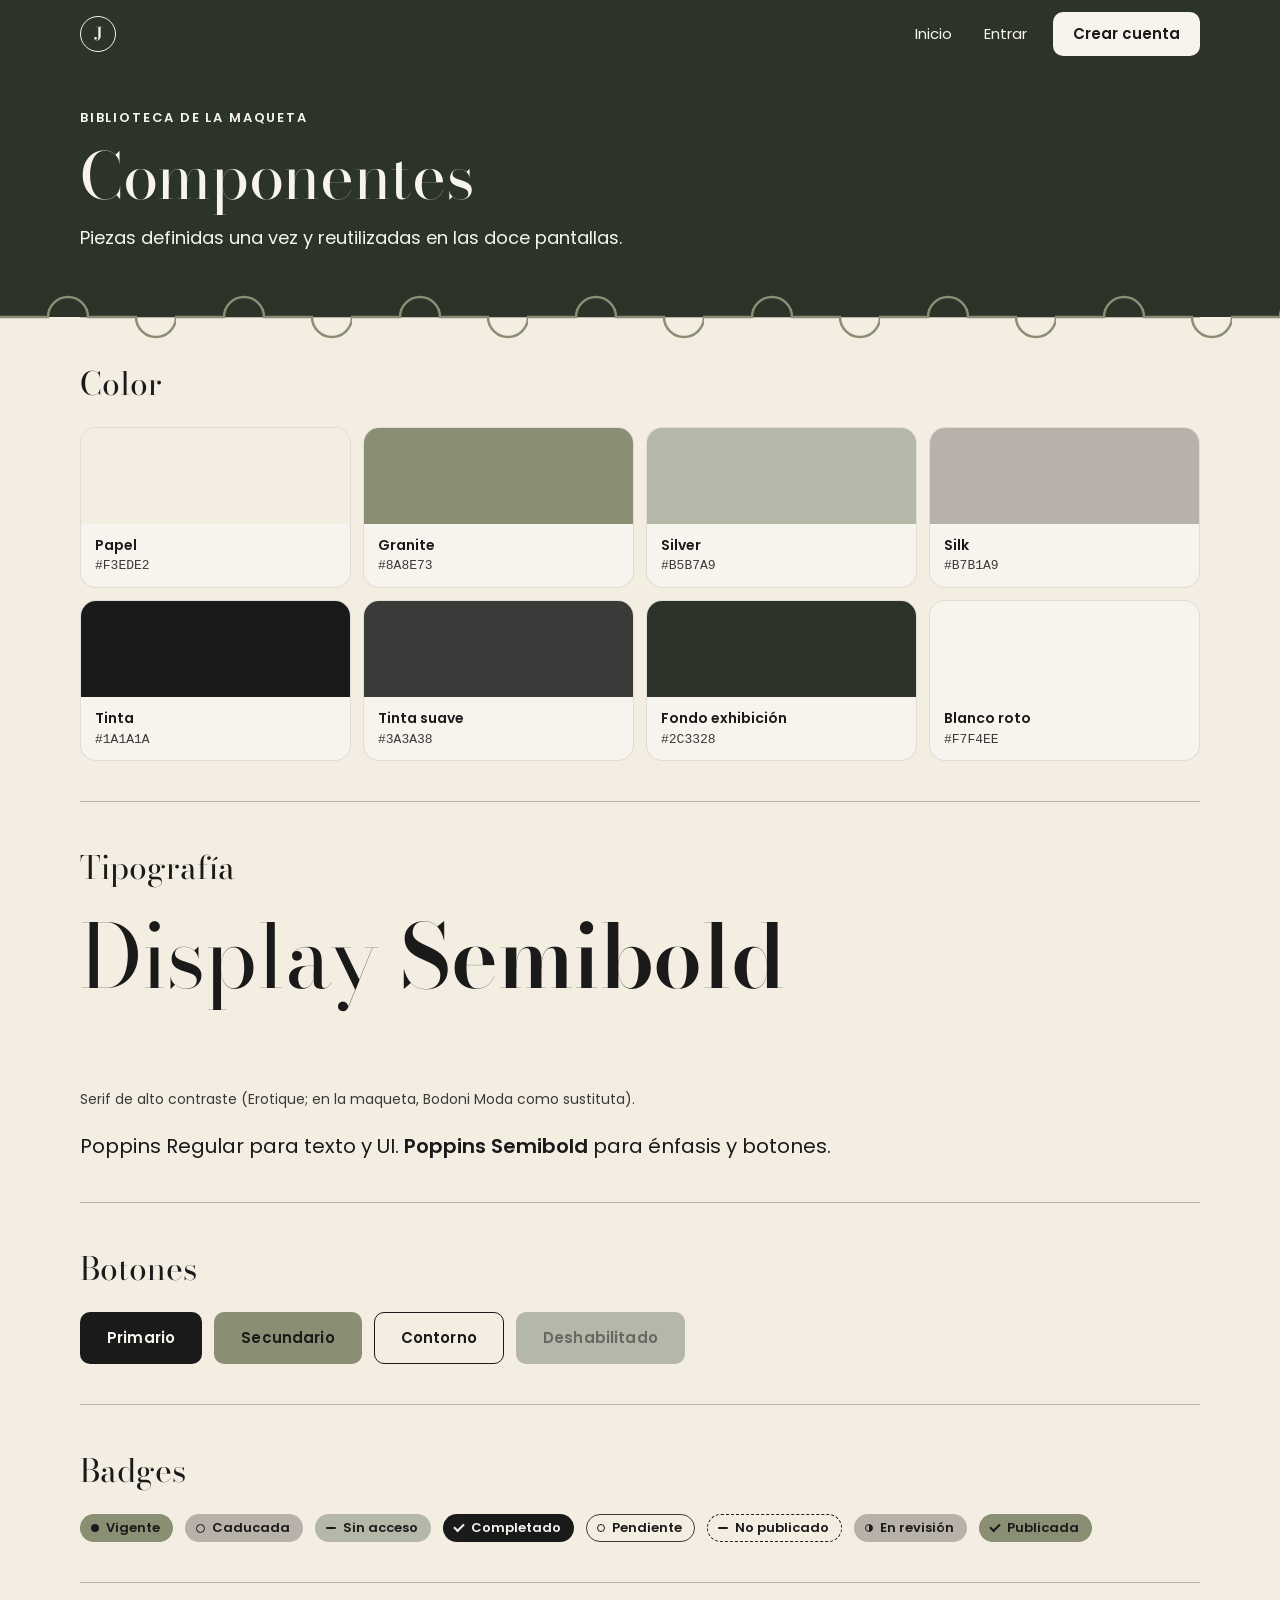
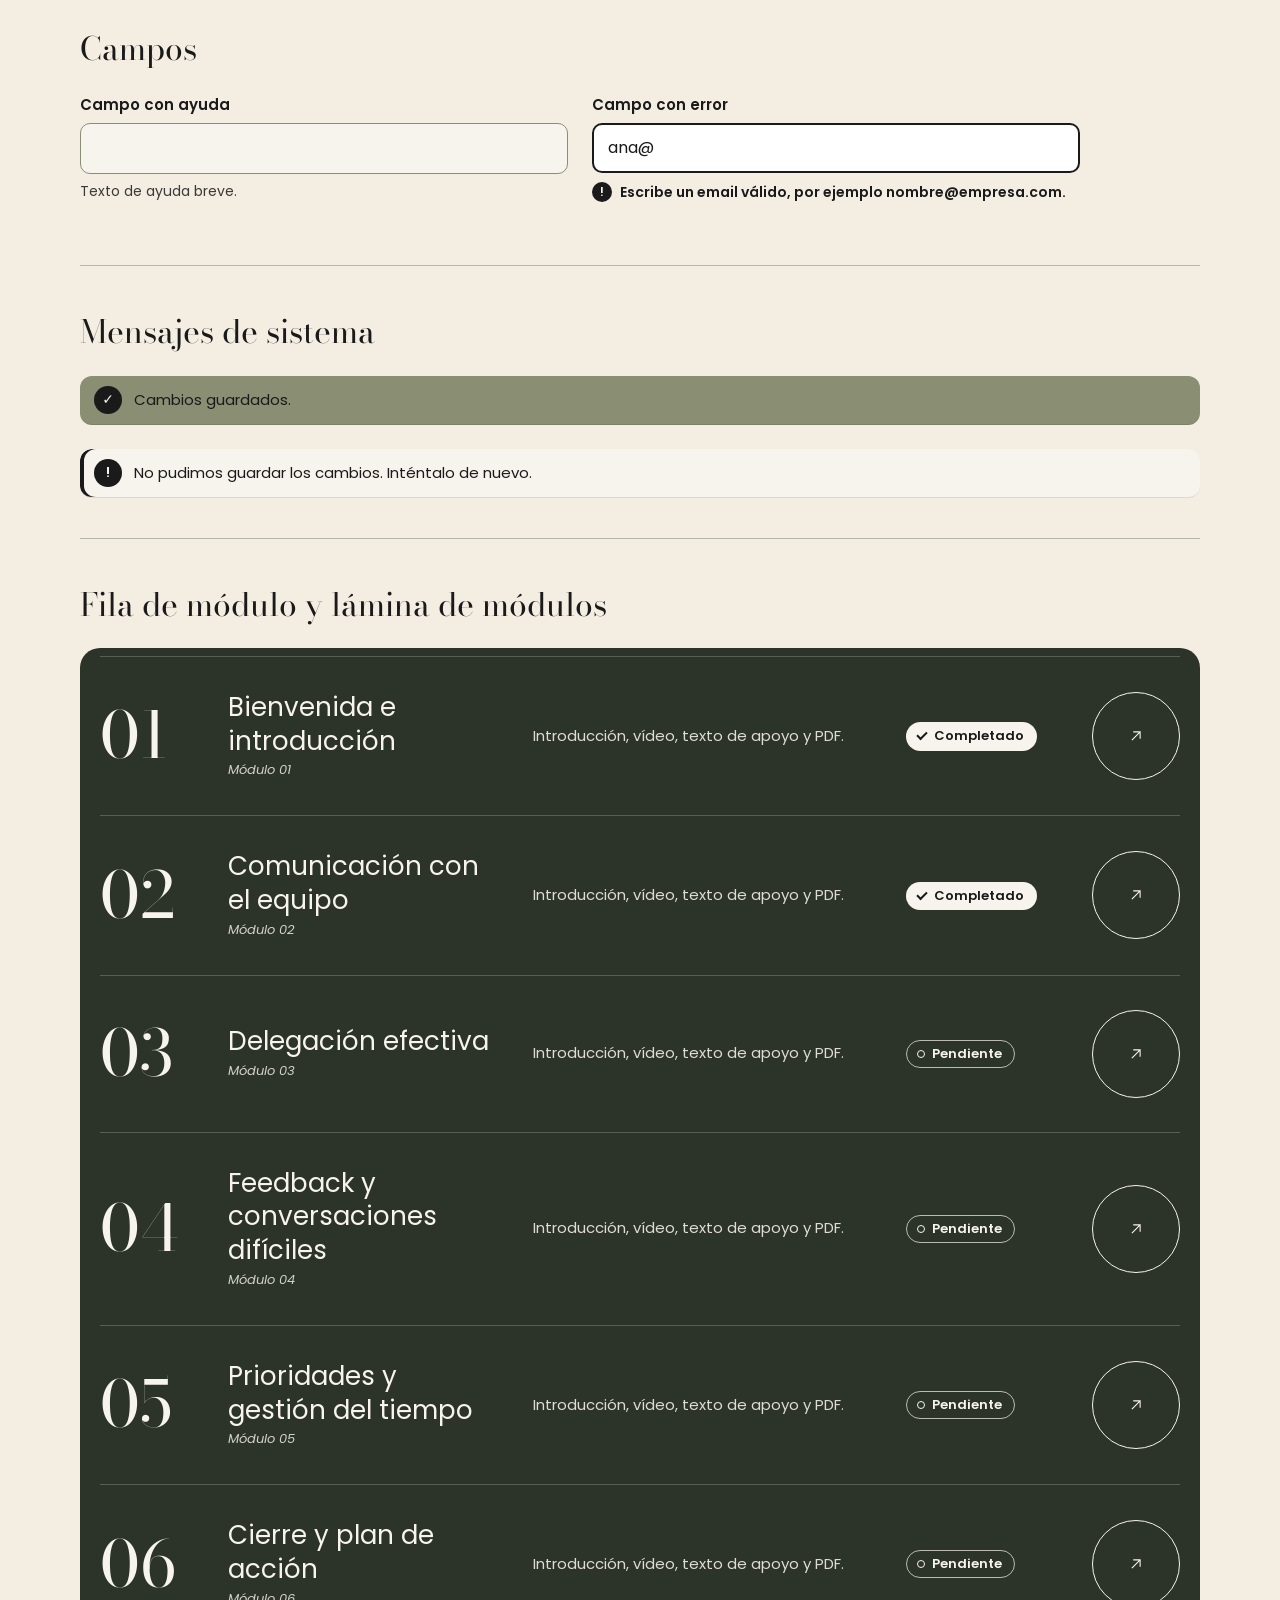
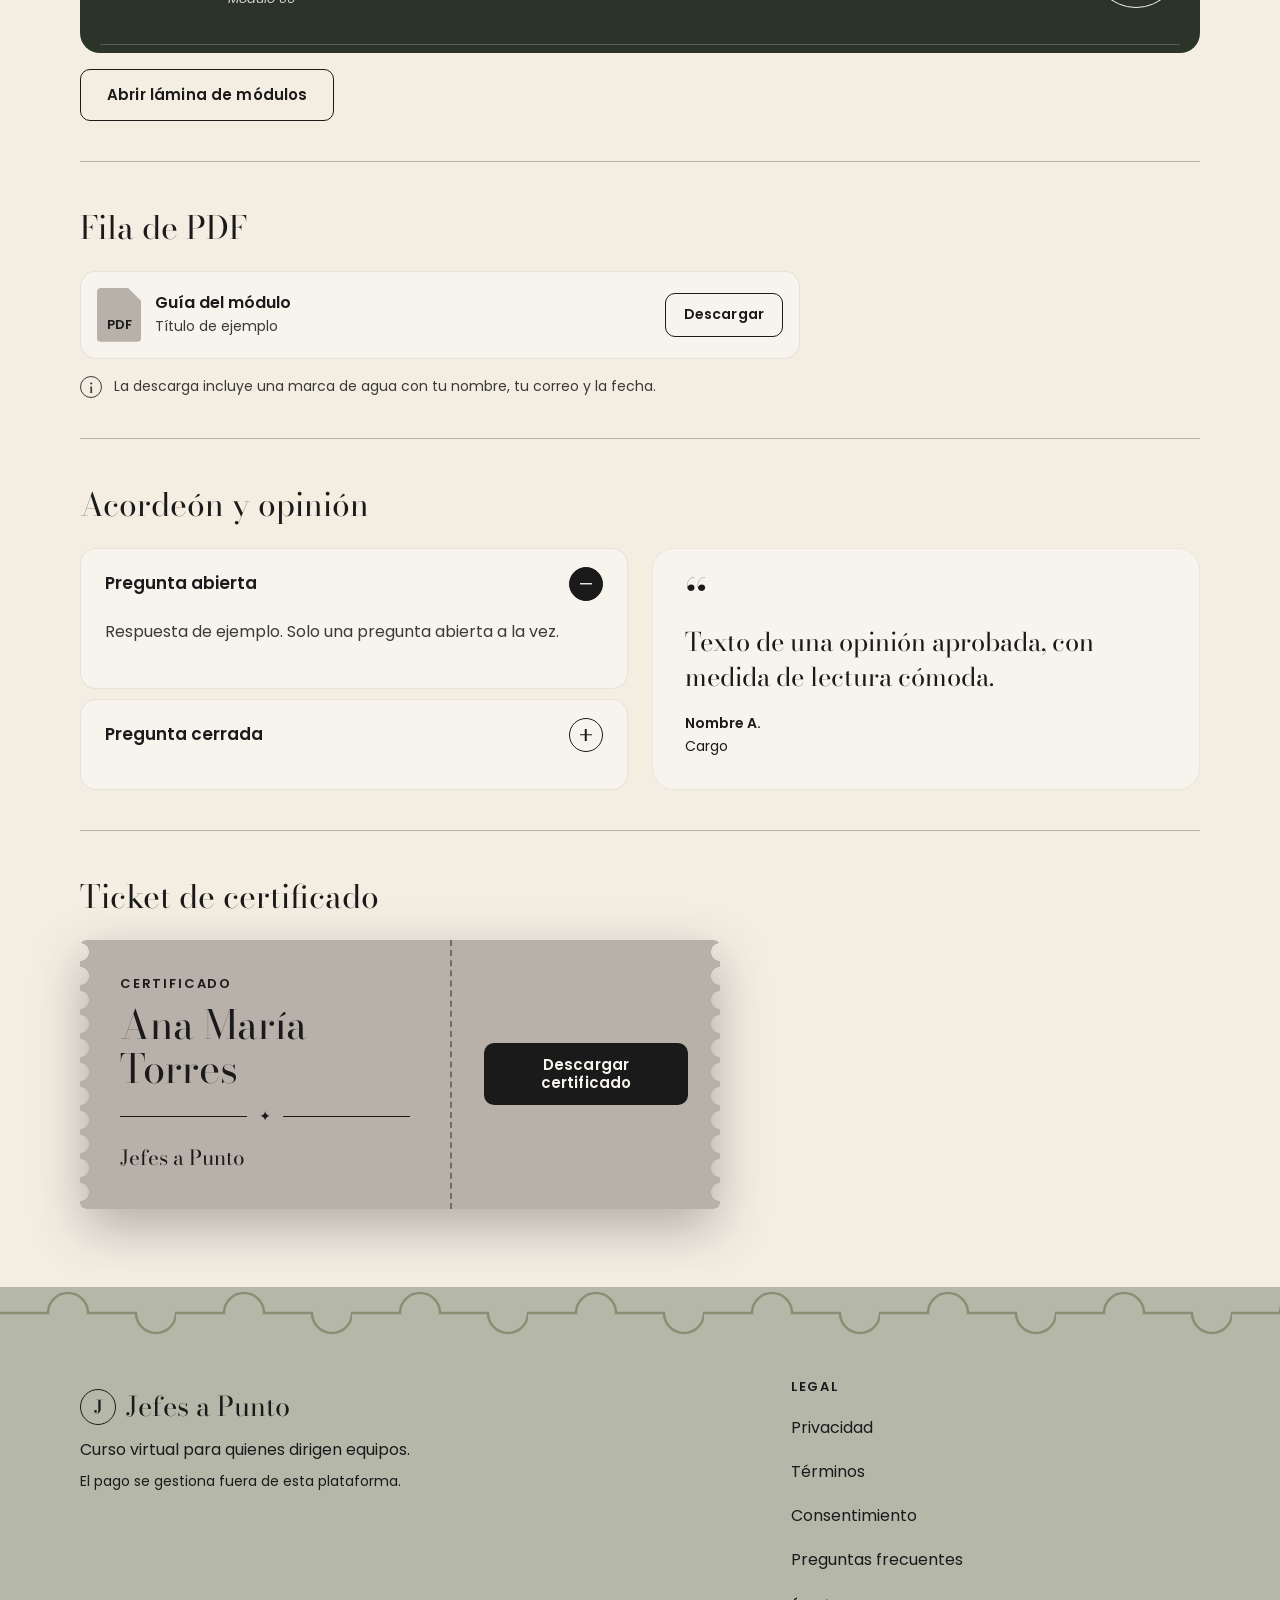
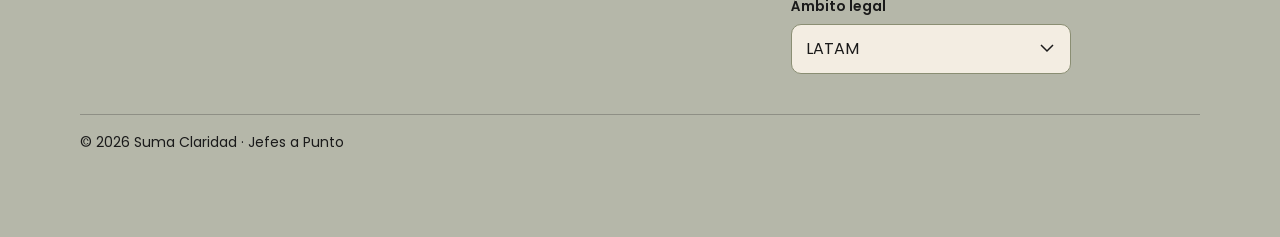
==== commit 12a4797b: "fix: aplicando cambios sugeridos" ====
--- a/00-componentes.html
+++ b/00-componentes.html
@@ -137,7 +137,7 @@
           </div>
           <div class="opinion">
             <p class="opinion__quote">Texto de una opinión aprobada, con medida de lectura cómoda.</p>
-            <p class="opinion__who"><span class="avatar" aria-hidden="true">AT</span><span><strong>Nombre A.</strong>Cargo</span></p>
+            <p class="opinion__who"><strong>Nombre A.</strong> Cargo</p>
           </div>
         </div>
       </section>
--- a/css/styles.css
+++ b/css/styles.css
@@ -24,11 +24,10 @@
   --radius: 14px;
   --radius-lg: 22px;
 
-  /* Borde de papel rasgado (separador de bandas) */
-  --tear-path: polygon(0 14px, 2% 9px, 4% 16px, 6.5% 6px, 9% 13px, 11% 4px, 14% 15px, 16% 8px, 19% 17px, 22% 7px, 24% 12px, 27% 3px, 30% 14px, 33% 9px, 35% 17px, 38% 5px, 41% 12px, 44% 8px, 47% 17px, 50% 6px, 53% 13px, 56% 3px, 59% 15px, 62% 9px, 65% 16px, 68% 5px, 71% 11px, 74% 4px, 77% 14px, 80% 8px, 83% 17px, 86% 6px, 89% 12px, 92% 4px, 95% 15px, 98% 7px, 100% 12px, 100% 100%, 0 100%);
-
-  /* Lámina de papel rasgado en los cuatro lados (menú) */
-  --paper-path: polygon(0% 1.5%, 5% 0.4%, 9% 1.8%, 14% 0.2%, 20% 1.2%, 26% 0%, 31% 1.6%, 37% 0.5%, 43% 1.4%, 50% 0.1%, 56% 1.7%, 62% 0.6%, 68% 1.3%, 74% 0%, 80% 1.5%, 86% 0.3%, 92% 1.6%, 97% 0.4%, 100% 1.2%, 98.5% 6%, 100% 11%, 98% 17%, 99.6% 23%, 98.2% 30%, 100% 37%, 98.6% 44%, 99.8% 51%, 98% 58%, 99.5% 65%, 98.4% 72%, 100% 79%, 98.2% 86%, 99.7% 93%, 98.8% 98.6%, 95% 99.4%, 89% 100%, 83% 98.6%, 77% 99.8%, 70% 98.8%, 64% 100%, 57% 98.7%, 51% 99.7%, 45% 98.5%, 38% 100%, 32% 98.9%, 25% 99.6%, 19% 98.4%, 12% 100%, 6% 98.8%, 0% 99.5%, 1.4% 93%, 0% 87%, 1.8% 80%, 0.3% 73%, 1.5% 66%, 0% 59%, 1.7% 52%, 0.4% 45%, 1.6% 38%, 0% 31%, 1.3% 24%, 0.2% 17%, 1.8% 10%, 0.5% 5%);
+  /* Cenefa: línea con semicírculos alternos (guía de marca) */
+  --cenefa-w: 176px;
+  --cenefa-h: 52px;
+  --cenefa-line: url("data:image/svg+xml,%3Csvg xmlns='http://www.w3.org/2000/svg' viewBox='0 0 176 52' fill='none' preserveAspectRatio='xMinYMid meet'%3E%3Cpath stroke='%23fff' stroke-width='2.5' stroke-linecap='square' d='M0 26h48a20 20 0 0 1 40 0h48a20 20 0 0 0 40 0'/%3E%3C/svg%3E");
 }
 
 @media (min-width: 768px) { :root { --gutter: 32px; } }
@@ -135,9 +134,17 @@
 .band--silver { background: var(--silver); }
 .band--dark { background: var(--exhibicion); color: var(--blanco); }
 
-.tear { position: relative; z-index: 1; height: 24px; margin-bottom: -1px; background: var(--from, var(--papel)); pointer-events: none; }
-.tear::after { content: ""; position: absolute; inset: 0 0 -2px; background: var(--to, var(--papel)); clip-path: var(--tear-path); }
-@media (min-width: 768px) { .tear { height: 30px; } }
+.tear {
+  position: relative; z-index: 2; height: var(--cenefa-h);
+  margin-top: calc(var(--cenefa-h) / -2); margin-bottom: calc(var(--cenefa-h) / -2);
+  background: transparent; pointer-events: none; overflow: visible;
+}
+.tear::before {
+  content: ""; position: absolute; inset: 0;
+  background-color: var(--granite);
+  -webkit-mask: var(--cenefa-line) repeat-x left center / var(--cenefa-w) var(--cenefa-h);
+  mask: var(--cenefa-line) repeat-x left center / var(--cenefa-w) var(--cenefa-h);
+}
 
 .section-head { margin-bottom: 32px; display: grid; gap: 12px; }
 .section-head--center { text-align: center; justify-items: center; }
@@ -155,9 +162,10 @@
   text-decoration: none; font-family: var(--f-display); font-size: 1.4rem; line-height: 1; margin: 0;
 }
 .brand__mark {
-  width: 32px; height: 32px; border-radius: 50%; border: 1px solid currentColor;
-  display: grid; place-items: center; font-size: 1.05rem; font-weight: 600;
-}
+  width: 36px; height: 36px; border-radius: 50%; border: 1px solid currentColor;
+  display: grid; place-items: center; font-size: 1.1rem; font-weight: 600;
+}
+.site-header .brand__name { display: none; }
 
 .site-nav { display: none; }
 .site-nav__list { display: flex; align-items: center; gap: 4px; list-style: none; }
@@ -167,6 +175,10 @@
 }
 .site-nav__link:hover { text-decoration: underline; text-underline-offset: 8px; text-decoration-thickness: 1px; }
 .site-nav__link[aria-current="page"] { font-weight: 600; text-decoration: underline; text-underline-offset: 8px; text-decoration-thickness: 1px; }
+.site-nav__hello {
+  display: inline-flex; align-items: center; min-height: 44px; padding: 0 14px;
+  margin: 0; font-size: 15px; opacity: .82; white-space: nowrap;
+}
 .site-nav__link--cta { background: var(--tinta); color: var(--blanco); font-weight: 600; padding: 0 20px; margin-left: 8px; }
 .site-nav__link--cta:hover { text-decoration: none; background: var(--tinta-suave); }
 .site-header--dark .site-nav__link--cta { background: var(--blanco); color: var(--tinta); }
@@ -197,9 +209,19 @@
 
 .sheet__paper {
   width: 100%; max-width: 460px; display: flex;
-  background: var(--papel); clip-path: var(--paper-path);
-  padding: 20px 16px;
-}
+  background: var(--papel);
+  padding: 36px 16px;
+  position: relative;
+}
+.sheet__paper::before, .sheet__paper::after {
+  content: ""; position: absolute; left: 0; right: 0; height: var(--cenefa-h);
+  background-color: var(--granite);
+  -webkit-mask: var(--cenefa-line) repeat-x left center / var(--cenefa-w) var(--cenefa-h);
+  mask: var(--cenefa-line) repeat-x left center / var(--cenefa-w) var(--cenefa-h);
+  pointer-events: none;
+}
+.sheet__paper::before { top: 0; }
+.sheet__paper::after { bottom: 0; }
 .sheet__inner {
   flex: 1; overflow-y: auto;
   border: 1px solid var(--tinta); border-radius: 30px;
@@ -224,9 +246,7 @@
   display: flex; align-items: center; justify-content: center; gap: 14px; min-height: 60px;
   text-decoration: none; font-family: var(--f-display); font-size: 1.9rem; line-height: 1.1;
 }
-.sheet-list li:nth-child(even) .sheet-link { flex-direction: row-reverse; }
-.sheet-link__pill { flex: none; width: 46px; height: 28px; border-radius: 999px; background: var(--c, var(--granite)); }
-.sheet-link[aria-current="page"] span:last-child { text-decoration: underline; text-underline-offset: 8px; text-decoration-thickness: 1px; }
+.sheet-link[aria-current="page"] { text-decoration: underline; text-underline-offset: 8px; text-decoration-thickness: 1px; }
 .sheet__foot { margin-top: auto; padding-top: 28px; font-size: 15px; }
 .sheet__foot a { display: inline-flex; align-items: center; min-height: 44px; }
 
@@ -501,10 +521,9 @@
 .hero__meta div { display: grid; }
 .hero__meta dt { opacity: .78; }
 .hero__meta dd { margin: 0; font-weight: 600; }
-.hero__title { margin-top: 28px; }
+.hero__title { margin-top: 12px; }
 .hero__title-line { display: block; }
-.hero__lead { font-size: 17px; max-width: 34ch; margin: 0; }
-.hero__hello { margin: 0; }
+.hero__lead { font-size: 17px; max-width: 38ch; margin: 0; }
 .hero__actions { margin-top: 8px; }
 
 @media (min-width: 768px) {
@@ -514,14 +533,13 @@
 }
 @media (min-width: 1280px) {
   .hero__inner {
-    grid-template-columns: 1fr 360px;
-    grid-template-areas: "meta meta" "hello lead" "title title" "actions actions";
-    padding-block: 24px 120px; column-gap: 48px;
+    grid-template-columns: 1fr;
+    grid-template-areas: "meta" "title" "lead" "actions";
+    padding-block: 24px 120px;
   }
   .hero__meta { grid-area: meta; }
-  .hero__hello { grid-area: hello; align-self: end; }
-  .hero__lead { grid-area: lead; margin-top: 40px; }
-  .hero__title { grid-area: title; margin-top: 0; }
+  .hero__lead { grid-area: lead; }
+  .hero__title { grid-area: title; margin-top: 8px; }
   .hero__title-line { display: inline; }
   .hero__actions { grid-area: actions; }
 }
@@ -529,11 +547,6 @@
 /* ---------- Home: sobre el curso ---------- */
 
 .about { display: grid; gap: 40px; }
-.title-pill {
-  display: inline-block; width: 1.1em; height: .62em; border-radius: 999px; vertical-align: .04em;
-  background: var(--granite);
-  background-image: repeating-linear-gradient(135deg, rgba(26, 26, 26, .12) 0 1px, transparent 1px 6px);
-}
 .about__text { margin-top: 24px; }
 .facts {
   list-style: none; display: grid; grid-template-columns: 1fr 1fr; gap: 1px; margin-top: 32px;
@@ -646,23 +659,40 @@
 
 /* ---------- Opiniones ---------- */
 
+.opinions-carousel { display: grid; gap: 20px; }
 .opinions { list-style: none; display: grid; gap: 16px; }
+.opinions-carousel .opinions { display: block; position: relative; }
 .opinion {
   background: var(--blanco); border-radius: var(--radius-lg); padding: 26px;
   display: flex; flex-direction: column; gap: 18px; border: 1px solid rgba(26, 26, 26, .06);
 }
+.opinions-carousel .opinion { min-height: 220px; }
 .opinion__quote { font-family: var(--f-display); font-size: 1.4rem; line-height: 1.35; margin: 0; }
 .opinion__quote::before { content: "“"; display: block; font-size: 3.4rem; line-height: .7; margin-bottom: 6px; }
-.opinion__who { display: flex; align-items: center; gap: 12px; font-size: 14px; margin-top: auto; }
+.opinion__who { font-size: 14px; margin-top: auto; }
 .opinion__who strong { display: block; }
-.avatar {
-  flex: none; width: 44px; height: 44px; border-radius: 50%; background: var(--granite);
-  display: grid; place-items: center; font-weight: 600; font-size: 15px;
-}
-@media (min-width: 768px) {
-  .opinions { grid-template-columns: 1fr 1fr; gap: 24px; }
+
+.carousel__nav {
+  display: flex; align-items: center; justify-content: center; gap: 16px;
+}
+.carousel__btn {
+  width: 48px; height: 48px; border-radius: 50%; border: 1px solid var(--tinta);
+  background: transparent; display: grid; place-items: center; cursor: pointer;
+}
+.carousel__btn:hover { background: var(--tinta); color: var(--blanco); }
+.carousel__btn:disabled { opacity: .35; cursor: default; }
+.carousel__btn:disabled:hover { background: transparent; color: inherit; }
+.carousel__dots { display: flex; gap: 8px; align-items: center; }
+.carousel__dot {
+  width: 10px; height: 10px; padding: 0; border: 0; border-radius: 50%;
+  background: var(--silver); cursor: pointer;
+}
+.carousel__dot[aria-current="true"] { background: var(--tinta); transform: scale(1.15); }
+
+@media (min-width: 768px) {
   .opinion { padding: 32px; }
   .opinion__quote { font-size: 1.6rem; }
+  .opinions-carousel { max-width: 720px; }
 }
 
 /* ---------- FAQ ---------- */
@@ -1051,7 +1081,7 @@
   .site-footer__brand { grid-column: 1 / -1; }
 }
 @media (min-width: 1280px) {
-  .site-footer__grid { grid-template-columns: 1.4fr 1fr 1fr; gap: 56px; padding-block: 64px 40px; }
+  .site-footer__grid { grid-template-columns: 1.6fr 1fr; gap: 56px; padding-block: 64px 40px; }
   .site-footer__brand { grid-column: auto; }
 }
 
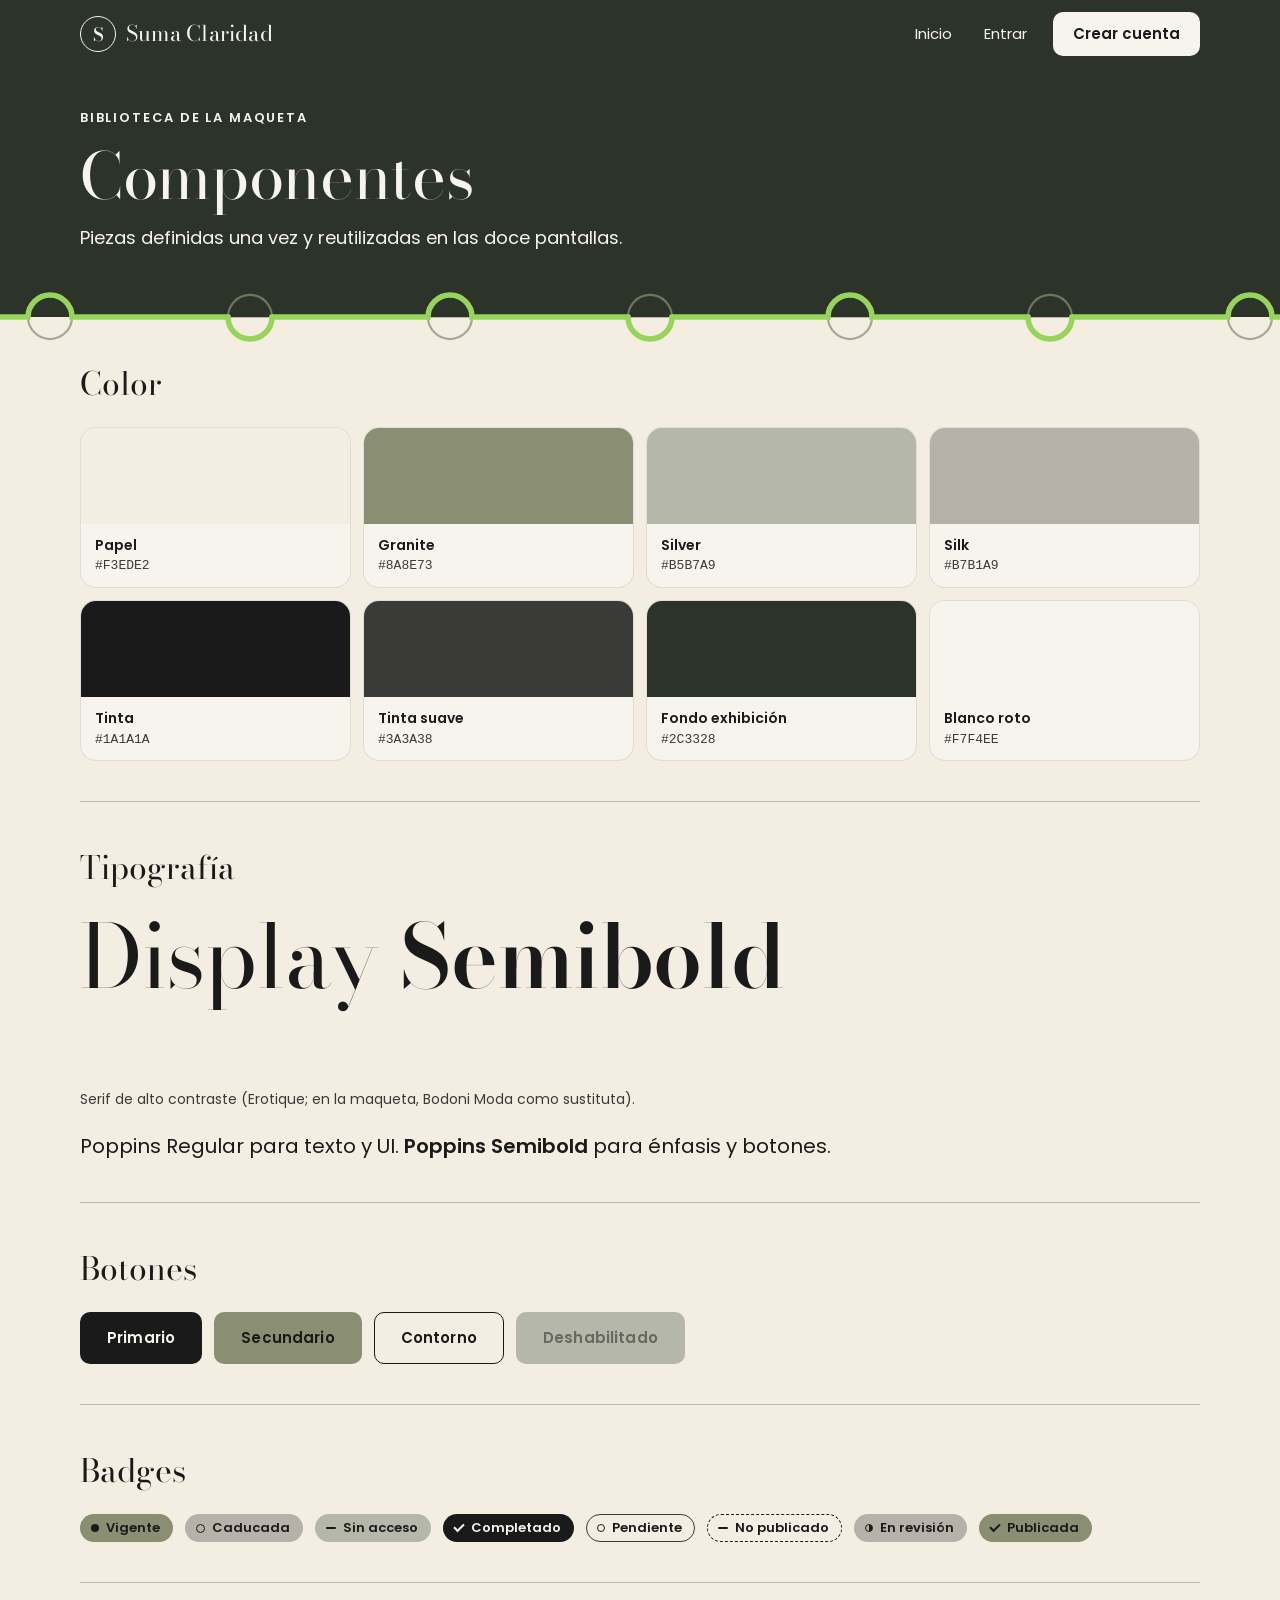
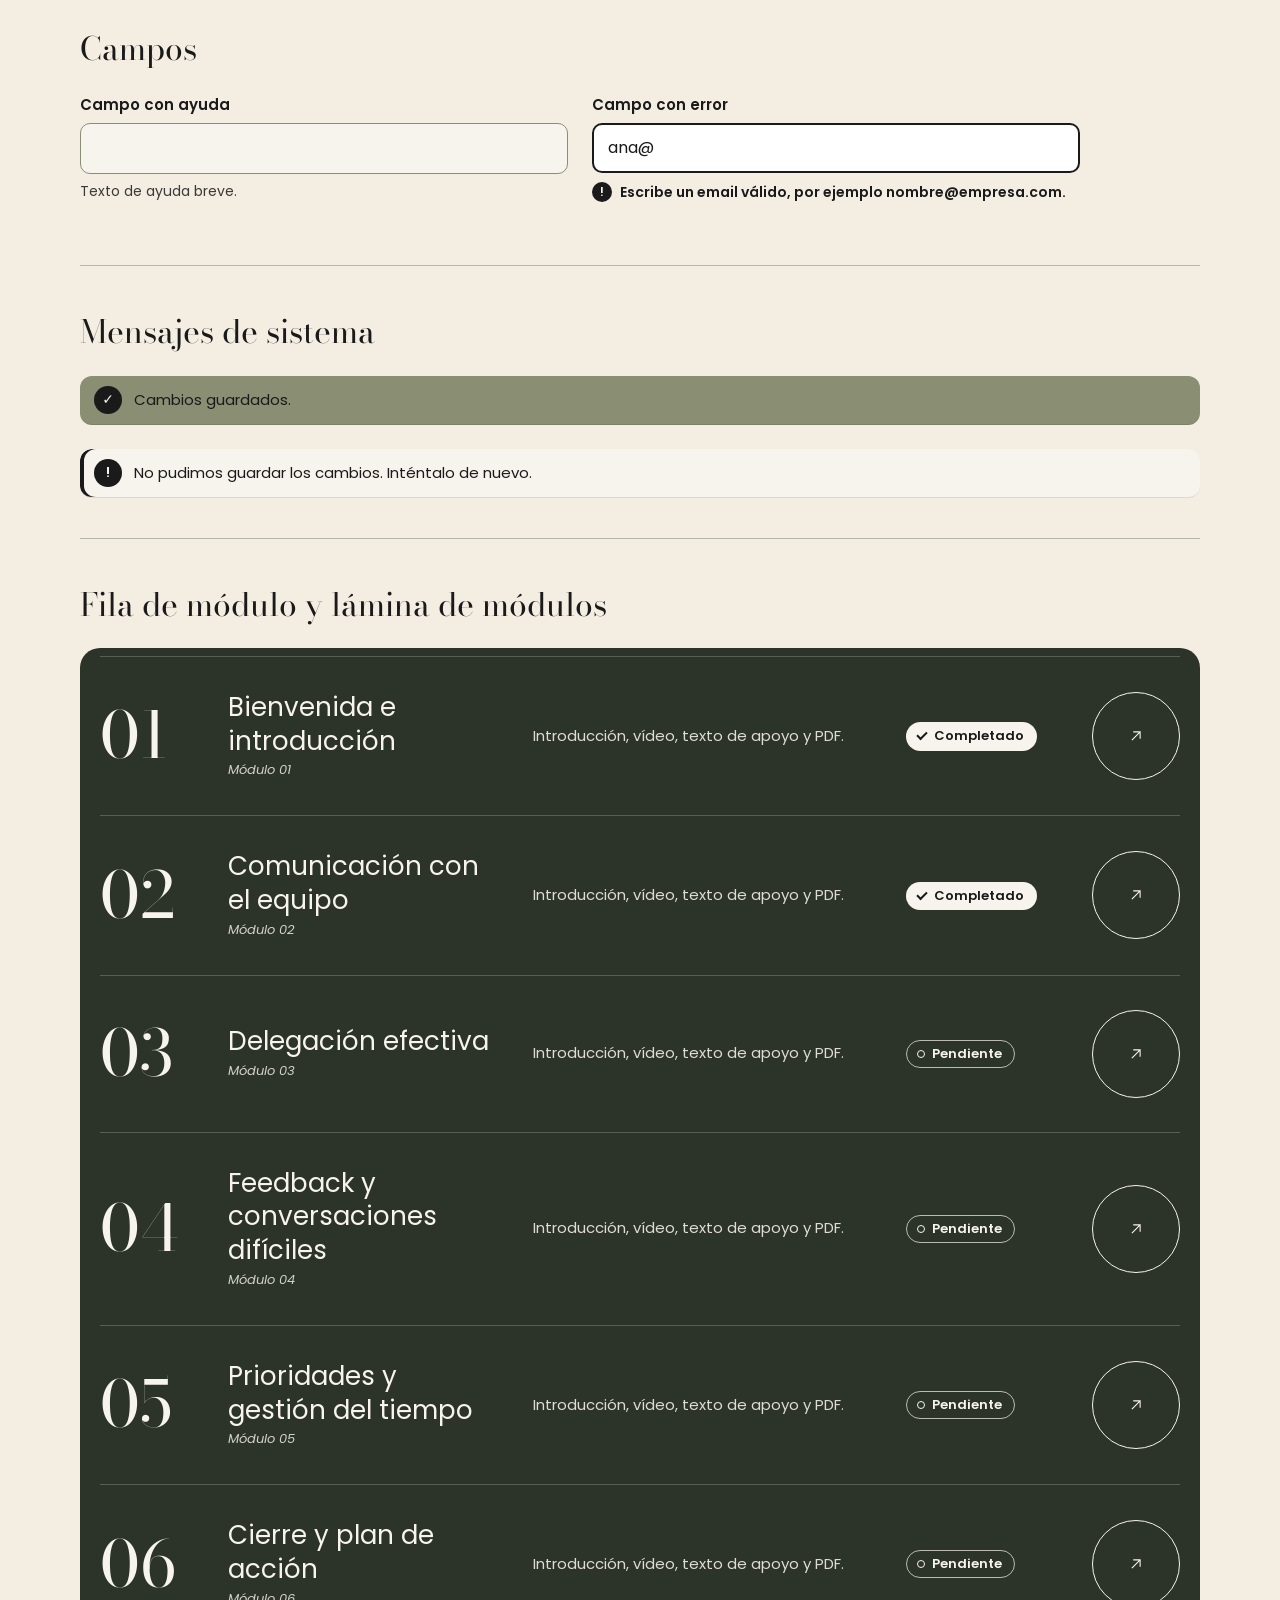
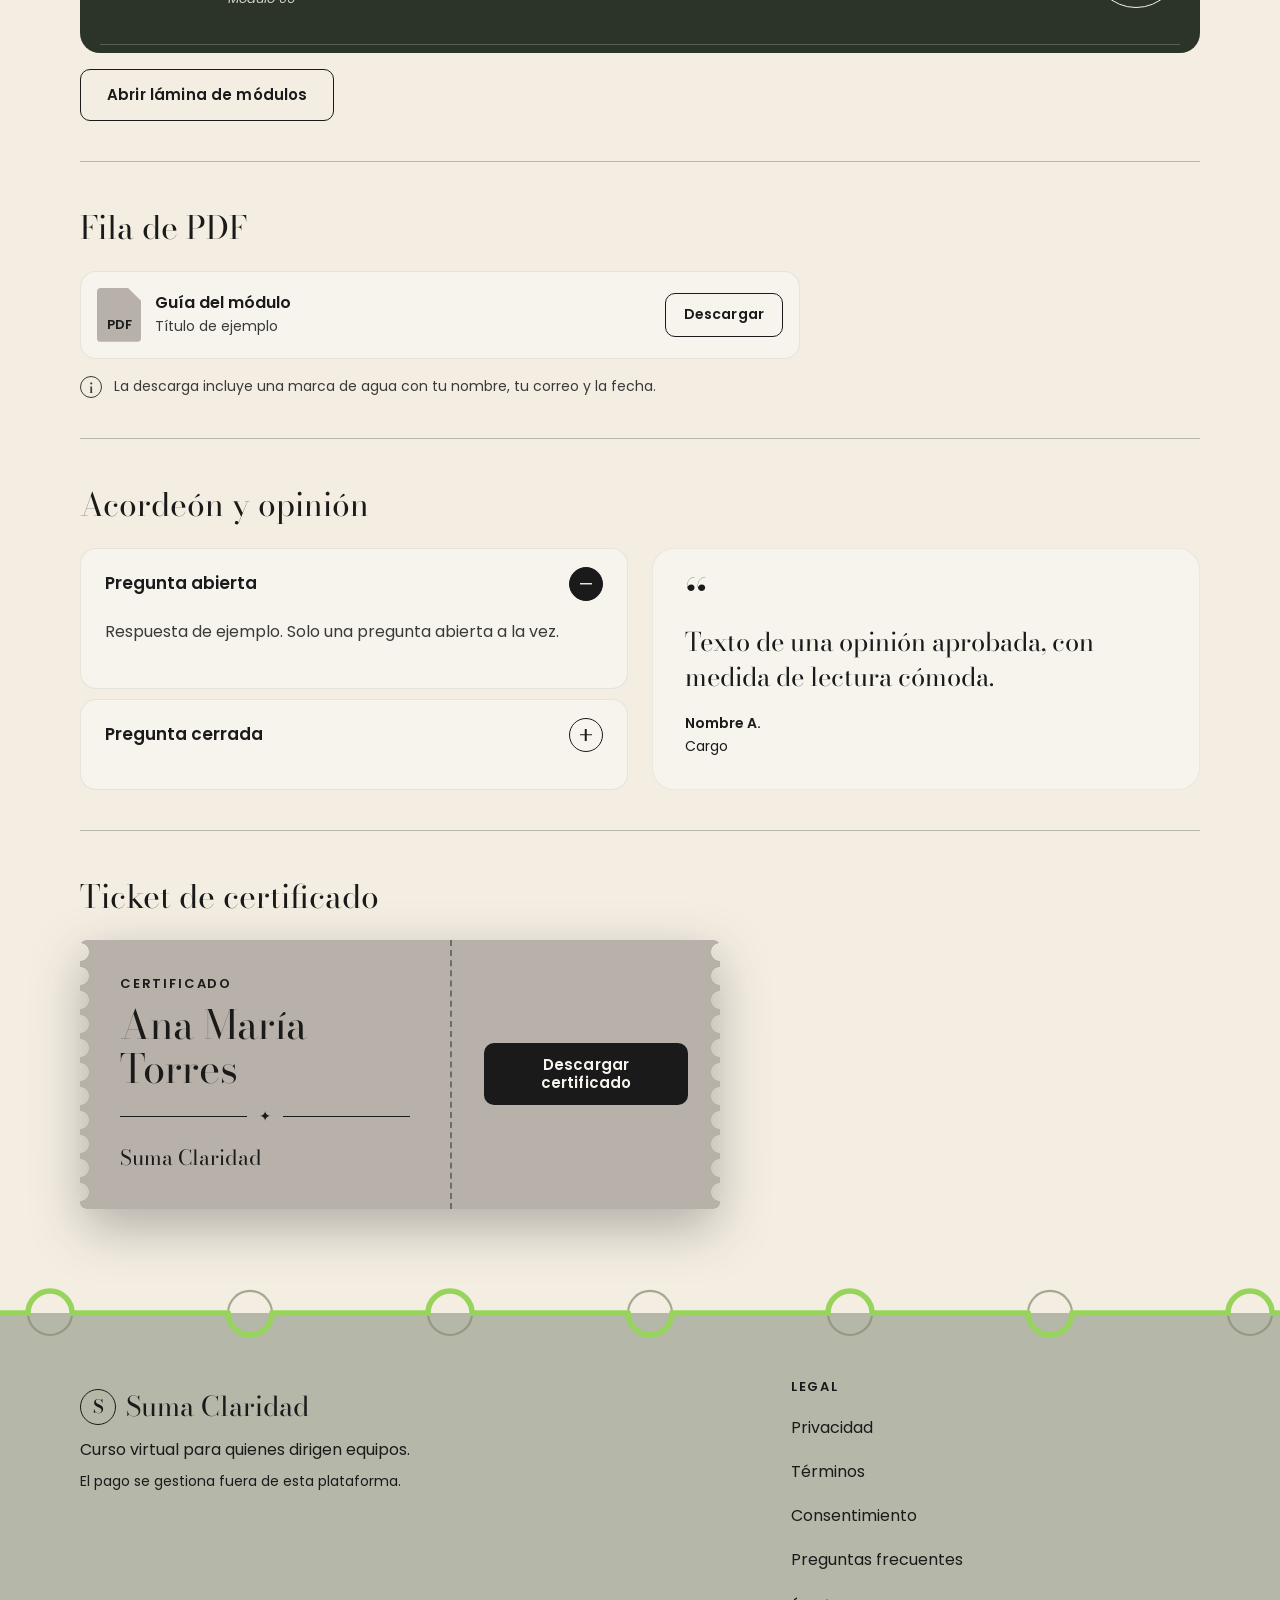
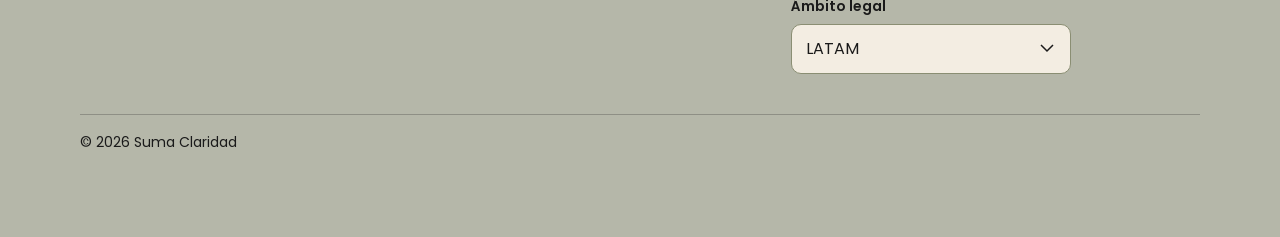
==== commit f5d75aea: "feat: tercera ronda de ajustes, cambiando eslogan" ====
--- a/00-componentes.html
+++ b/00-componentes.html
@@ -3,7 +3,7 @@
 <head>
   <meta charset="utf-8">
   <meta name="viewport" content="width=device-width, initial-scale=1">
-  <title>Componentes · Jefes a Punto</title>
+  <title>Componentes · Suma Claridad</title>
   <link rel="preconnect" href="https://fonts.googleapis.com">
   <link rel="preconnect" href="https://fonts.gstatic.com" crossorigin>
   <link rel="stylesheet" href="https://fonts.googleapis.com/css2?family=Bodoni+Moda:ital,opsz,wght@0,6..96,400;0,6..96,600;1,6..96,400&family=Poppins:wght@400;600&display=swap">
@@ -150,7 +150,7 @@
               <p class="eyebrow" style="margin:0">Certificado</p>
               <p class="ticket__name">Ana María Torres</p>
               <p class="ticket__divider"><span aria-hidden="true">✦</span></p>
-              <p class="ticket__course">Jefes a Punto</p>
+              <p class="ticket__course">Suma Claridad</p>
             </div>
             <div class="ticket__stub">
               <a class="btn btn--primary btn--block" href="#">Descargar certificado</a>
--- a/css/styles.css
+++ b/css/styles.css
@@ -1,5 +1,5 @@
 /* ==========================================================================
-   Jefes a Punto — maqueta de interfaz
+   Suma Claridad — maqueta de interfaz
    Mobile first: base 390 px (360 útiles) · tablet ≥768 px · desktop ≥1280 px
    ========================================================================== */
 
@@ -13,6 +13,7 @@
   --tinta-suave: #3A3A38;
   --exhibicion: #2C3328;
   --blanco: #F7F4EE;
+  --lima: #97D45C;
 
   /* Tipo: display serif de alto contraste + Poppins. Bodoni Moda sustituye a Erotique si no está instalada. */
   --f-display: "Erotique", "Bodoni Moda", "Didot", "Bodoni 72", serif;
@@ -24,10 +25,21 @@
   --radius: 14px;
   --radius-lg: 22px;
 
-  /* Cenefa: línea con semicírculos alternos (guía de marca) */
-  --cenefa-w: 176px;
-  --cenefa-h: 52px;
-  --cenefa-line: url("data:image/svg+xml,%3Csvg xmlns='http://www.w3.org/2000/svg' viewBox='0 0 176 52' fill='none' preserveAspectRatio='xMinYMid meet'%3E%3Cpath stroke='%23fff' stroke-width='2.5' stroke-linecap='square' d='M0 26h48a20 20 0 0 1 40 0h48a20 20 0 0 0 40 0'/%3E%3C/svg%3E");
+  /* Cenefa: línea y semicírculos verdes; el gris cierra el otro medio círculo. */
+  --cenefa-w: 400px;
+  --cenefa-h: 72px;
+  --cenefa-up: url("data:image/svg+xml,%3Csvg xmlns='http://www.w3.org/2000/svg' width='400' height='72' viewBox='0 0 400 72' fill='none'%3E%3Cpath d='M0 36H28A22 22 0 0 1 72 36H228M272 36H400' stroke='%23fff' stroke-width='5.5' stroke-linecap='round'/%3E%3C/svg%3E");
+  --cenefa-down: url("data:image/svg+xml,%3Csvg xmlns='http://www.w3.org/2000/svg' width='400' height='72' viewBox='0 0 400 72' fill='none'%3E%3Cpath d='M228 36A22 22 0 0 0 272 36' stroke='%23fff' stroke-width='5.5' stroke-linecap='round'/%3E%3C/svg%3E");
+  --cenefa-up-v: url("data:image/svg+xml,%3Csvg xmlns='http://www.w3.org/2000/svg' width='72' height='400' viewBox='0 0 72 400' fill='none'%3E%3Cpath d='M36 0V28A22 22 0 0 1 36 72V228M36 272V400' stroke='%23fff' stroke-width='5.5' stroke-linecap='round'/%3E%3C/svg%3E");
+  --cenefa-down-v: url("data:image/svg+xml,%3Csvg xmlns='http://www.w3.org/2000/svg' width='72' height='400' viewBox='0 0 72 400' fill='none'%3E%3Cpath d='M36 228A22 22 0 0 0 36 272' stroke='%23fff' stroke-width='5.5' stroke-linecap='round'/%3E%3C/svg%3E");
+  --cenefa-line: url("data:image/svg+xml,%3Csvg xmlns='http://www.w3.org/2000/svg' width='400' height='72' viewBox='0 0 400 72' fill='none'%3E%3Cpath d='M0 36H400' stroke='%23fff' stroke-width='5.5'/%3E%3C/svg%3E");
+  --cenefa-bumps: url("data:image/svg+xml,%3Csvg xmlns='http://www.w3.org/2000/svg' width='400' height='72' viewBox='0 0 400 72' fill='none'%3E%3Cpath d='M28 36A22 22 0 0 1 72 36M228 36A22 22 0 0 0 272 36' stroke='%23fff' stroke-width='5.5' stroke-linecap='round'/%3E%3C/svg%3E");
+  --cenefa-line-v: url("data:image/svg+xml,%3Csvg xmlns='http://www.w3.org/2000/svg' width='72' height='400' viewBox='0 0 72 400' fill='none'%3E%3Cpath d='M36 0V400' stroke='%23fff' stroke-width='5.5'/%3E%3C/svg%3E");
+  --cenefa-bumps-v: url("data:image/svg+xml,%3Csvg xmlns='http://www.w3.org/2000/svg' width='72' height='400' viewBox='0 0 72 400' fill='none'%3E%3Cpath d='M36 28A22 22 0 0 1 36 72M36 228A22 22 0 0 0 36 272' stroke='%23fff' stroke-width='5.5' stroke-linecap='round'/%3E%3C/svg%3E");
+  --cenefa-ghost: url("data:image/svg+xml,%3Csvg xmlns='http://www.w3.org/2000/svg' width='400' height='72' viewBox='0 0 400 72' fill='none'%3E%3Cpath d='M28 36A22 22 0 0 0 72 36M228 36A22 22 0 0 1 272 36' stroke='%238A8E73' stroke-opacity='0.72' stroke-width='2.25' stroke-linecap='round'/%3E%3C/svg%3E");
+  --cenefa-ghost-v: url("data:image/svg+xml,%3Csvg xmlns='http://www.w3.org/2000/svg' width='72' height='400' viewBox='0 0 72 400' fill='none'%3E%3Cpath d='M36 28A22 22 0 0 0 36 72M36 228A22 22 0 0 1 36 272' stroke='%238A8E73' stroke-opacity='0.72' stroke-width='2.25' stroke-linecap='round'/%3E%3C/svg%3E");
+  --cenefa-corner: url("data:image/svg+xml,%3Csvg xmlns='http://www.w3.org/2000/svg' width='56' height='56' viewBox='0 0 56 56' fill='none'%3E%3Cpath d='M46 10H32A22 22 0 0 0 10 32V46' stroke='%23fff' stroke-width='8' stroke-linejoin='round'/%3E%3C/svg%3E");
+  --cenefa-inset: 18px;
 }
 
 @media (min-width: 768px) { :root { --gutter: 32px; } }
@@ -135,15 +147,26 @@
 .band--dark { background: var(--exhibicion); color: var(--blanco); }
 
 .tear {
+  --cenefa-over: var(--lima);
+  --cenefa-under: var(--lima);
   position: relative; z-index: 2; height: var(--cenefa-h);
   margin-top: calc(var(--cenefa-h) / -2); margin-bottom: calc(var(--cenefa-h) / -2);
-  background: transparent; pointer-events: none; overflow: visible;
+  background: var(--cenefa-ghost) repeat-x left center / var(--cenefa-w) var(--cenefa-h);
+  pointer-events: none; overflow: visible;
+}
+.tear::before, .tear::after {
+  content: ""; position: absolute; inset: 0;
+  mask-mode: alpha; pointer-events: none;
 }
 .tear::before {
-  content: ""; position: absolute; inset: 0;
-  background-color: var(--granite);
-  -webkit-mask: var(--cenefa-line) repeat-x left center / var(--cenefa-w) var(--cenefa-h);
-  mask: var(--cenefa-line) repeat-x left center / var(--cenefa-w) var(--cenefa-h);
+  background: var(--cenefa-over);
+  -webkit-mask: var(--cenefa-up) repeat-x left center / var(--cenefa-w) var(--cenefa-h);
+  mask: var(--cenefa-up) repeat-x left center / var(--cenefa-w) var(--cenefa-h);
+}
+.tear::after {
+  background: var(--cenefa-under);
+  -webkit-mask: var(--cenefa-down) repeat-x left center / var(--cenefa-w) var(--cenefa-h);
+  mask: var(--cenefa-down) repeat-x left center / var(--cenefa-w) var(--cenefa-h);
 }
 
 .section-head { margin-bottom: 32px; display: grid; gap: 12px; }
@@ -163,9 +186,9 @@
 }
 .brand__mark {
   width: 36px; height: 36px; border-radius: 50%; border: 1px solid currentColor;
-  display: grid; place-items: center; font-size: 1.1rem; font-weight: 600;
-}
-.site-header .brand__name { display: none; }
+  display: grid; place-items: center; font-size: 1.15rem; font-weight: 600; line-height: 1;
+}
+.site-header .brand__name { font-size: 1.35rem; letter-spacing: .01em; }
 
 .site-nav { display: none; }
 .site-nav__list { display: flex; align-items: center; gap: 4px; list-style: none; }
@@ -201,7 +224,7 @@
   position: fixed; inset: 0; z-index: 100;
   background: var(--silver);
   display: flex; align-items: stretch; justify-content: center;
-  padding: 6px;
+  padding: 48px 44px;
   animation: sheet-in .22s ease-out;
 }
 @keyframes sheet-in { from { opacity: 0; transform: translateY(8px); } to { opacity: 1; transform: none; } }
@@ -210,22 +233,63 @@
 .sheet__paper {
   width: 100%; max-width: 460px; display: flex;
   background: var(--papel);
-  padding: 36px 16px;
+  padding: 48px 36px 40px;
   position: relative;
-}
-.sheet__paper::before, .sheet__paper::after {
-  content: ""; position: absolute; left: 0; right: 0; height: var(--cenefa-h);
-  background-color: var(--granite);
+  border-radius: 22px;
+}
+.sheet__corner {
+  position: absolute; z-index: 2; width: 56px; height: 56px; pointer-events: none;
+  background: var(--lima); mask-mode: alpha; transform-origin: 10px 10px;
+  -webkit-mask: var(--cenefa-corner) center / 100% 100% no-repeat;
+  mask: var(--cenefa-corner) center / 100% 100% no-repeat;
+}
+.sheet__corner--tl { top: -10px; left: -10px; }
+.sheet__corner--tr { top: -10px; left: calc(100% - 10px); transform: scaleX(-1); }
+.sheet__corner--bl { top: calc(100% - 10px); left: -10px; transform: scaleY(-1); }
+.sheet__corner--br { top: calc(100% - 10px); left: calc(100% - 10px); transform: scale(-1); }
+.sheet__edge {
+  position: absolute; z-index: 1; pointer-events: none;
+}
+.sheet__edge--top, .sheet__edge--bottom {
+  left: var(--cenefa-inset); right: var(--cenefa-inset); height: var(--cenefa-h);
+  background: var(--cenefa-ghost) repeat-x left center / var(--cenefa-w) var(--cenefa-h);
+  background-position: var(--cenefa-phase, -160px) center;
+}
+.sheet__edge--top { top: calc(var(--cenefa-h) / -2); }
+.sheet__edge--bottom { bottom: calc(var(--cenefa-h) / -2); }
+.sheet__edge--left, .sheet__edge--right {
+  top: var(--cenefa-inset); bottom: var(--cenefa-inset); width: var(--cenefa-h);
+  background: var(--cenefa-ghost-v) repeat-y center top / var(--cenefa-h) var(--cenefa-w);
+  background-position: center var(--cenefa-phase, -160px);
+}
+.sheet__edge--left { left: calc(var(--cenefa-h) / -2); }
+.sheet__edge--right { right: calc(var(--cenefa-h) / -2); transform: scaleX(-1); }
+.sheet__edge::before, .sheet__edge::after {
+  content: ""; position: absolute; inset: 0; background: var(--lima); mask-mode: alpha;
+}
+.sheet__edge--top::before, .sheet__edge--bottom::before {
   -webkit-mask: var(--cenefa-line) repeat-x left center / var(--cenefa-w) var(--cenefa-h);
   mask: var(--cenefa-line) repeat-x left center / var(--cenefa-w) var(--cenefa-h);
-  pointer-events: none;
-}
-.sheet__paper::before { top: 0; }
-.sheet__paper::after { bottom: 0; }
+}
+.sheet__edge--top::after, .sheet__edge--bottom::after {
+  -webkit-mask: var(--cenefa-bumps) repeat-x left center / var(--cenefa-w) var(--cenefa-h);
+  mask: var(--cenefa-bumps) repeat-x left center / var(--cenefa-w) var(--cenefa-h);
+  -webkit-mask-position: var(--cenefa-phase, -160px) center;
+  mask-position: var(--cenefa-phase, -160px) center;
+}
+.sheet__edge--left::before, .sheet__edge--right::before {
+  -webkit-mask: var(--cenefa-line-v) repeat-y center top / var(--cenefa-h) var(--cenefa-w);
+  mask: var(--cenefa-line-v) repeat-y center top / var(--cenefa-h) var(--cenefa-w);
+}
+.sheet__edge--left::after, .sheet__edge--right::after {
+  -webkit-mask: var(--cenefa-bumps-v) repeat-y center top / var(--cenefa-h) var(--cenefa-w);
+  mask: var(--cenefa-bumps-v) repeat-y center top / var(--cenefa-h) var(--cenefa-w);
+  -webkit-mask-position: center var(--cenefa-phase, -160px);
+  mask-position: center var(--cenefa-phase, -160px);
+}
 .sheet__inner {
   flex: 1; overflow-y: auto;
-  border: 1px solid var(--tinta); border-radius: 30px;
-  padding: 10px 20px 28px;
+  padding: 4px 4px 12px;
   display: flex; flex-direction: column; align-items: center; text-align: center;
 }
 .sheet__inner--left { align-items: stretch; }
@@ -250,10 +314,12 @@
 .sheet__foot { margin-top: auto; padding-top: 28px; font-size: 15px; }
 .sheet__foot a { display: inline-flex; align-items: center; min-height: 44px; }
 
-.sheet-mods { list-style: none; display: grid; gap: 4px; margin-top: 12px; text-align: left; }
+.sheet--modules { padding-block: 32px; }
+.sheet--modules .sheet__paper { padding: 56px 40px 52px; }
+.sheet-mods { list-style: none; display: grid; gap: 10px; margin-top: 20px; text-align: left; }
 .sheet-mod {
   display: grid; grid-template-columns: 46px 1fr auto; gap: 12px; align-items: center;
-  min-height: 64px; padding: 8px 12px; border-radius: 16px; text-decoration: none;
+  min-height: 76px; padding: 14px 16px; border-radius: 16px; text-decoration: none;
 }
 .sheet-mod:hover { background: rgba(138, 142, 115, .2); }
 .sheet-mod[aria-current="page"] { background: var(--tinta); color: var(--blanco); }
@@ -267,8 +333,10 @@
 .status-dot--done { background: var(--granite); border-color: var(--granite); color: var(--tinta); }
 
 @media (min-width: 768px) {
-  .sheet { background: rgba(44, 51, 40, .62); align-items: center; padding: 32px; }
-  .sheet__paper { max-height: calc(100dvh - 64px); padding: 24px 20px; }
+  .sheet { background: rgba(44, 51, 40, .62); align-items: center; padding: 48px; }
+  .sheet__paper { max-height: calc(100dvh - 96px); padding: 48px 36px 40px; }
+  .sheet--modules { padding-block: 36px; }
+  .sheet--modules .sheet__paper { max-height: calc(100dvh - 72px); padding: 60px 44px 56px; }
 }
 
 /* ---------- Segmentado (idioma, ámbito, pestañas) ---------- */
@@ -511,7 +579,7 @@
   content: ""; position: absolute; inset: 0;
   background: repeating-linear-gradient(135deg, rgba(247, 244, 238, .035) 0 1px, transparent 1px 16px);
 }
-.hero .ph-tag, .finale .ph-tag { position: absolute; right: var(--gutter); bottom: 8px; margin: 0; z-index: 1; opacity: .9; }
+.hero .ph-tag, .finale .ph-tag { position: absolute; right: var(--gutter); bottom: calc(var(--cenefa-h) / 2 + 12px); margin: 0; z-index: 1; opacity: .9; }
 
 .hero__inner { display: grid; gap: 22px; padding-block: 8px 72px; }
 .hero__meta {
@@ -521,27 +589,37 @@
 .hero__meta div { display: grid; }
 .hero__meta dt { opacity: .78; }
 .hero__meta dd { margin: 0; font-weight: 600; }
-.hero__title { margin-top: 12px; }
-.hero__title-line { display: block; }
-.hero__lead { font-size: 17px; max-width: 38ch; margin: 0; }
+.hero__title {
+  margin-top: 12px;
+  font-size: clamp(2.15rem, 8.4vw, 3.15rem);
+  line-height: .95;
+  white-space: nowrap;
+}
+.hero__title-line { display: inline; }
+.hero__lead { font-size: 17px; max-width: 34ch; margin: 0 0 0 auto; text-align: right; }
 .hero__actions { margin-top: 8px; }
 
 @media (min-width: 768px) {
-  .hero__inner { padding-block: 16px 96px; gap: 28px; }
-  .hero__meta { grid-template-columns: repeat(4, 1fr); }
-  .hero__lead { font-size: 19px; }
-}
-@media (min-width: 1280px) {
   .hero__inner {
+    padding-block: 16px 96px;
+    row-gap: 20px;
     grid-template-columns: 1fr;
     grid-template-areas: "meta" "title" "lead" "actions";
-    padding-block: 24px 120px;
   }
-  .hero__meta { grid-area: meta; }
-  .hero__lead { grid-area: lead; }
-  .hero__title { grid-area: title; margin-top: 8px; }
-  .hero__title-line { display: inline; }
+  .hero__meta { grid-area: meta; grid-template-columns: repeat(4, 1fr); }
+  .hero__title { grid-area: title; font-size: clamp(4.5rem, 8.5vw, 6.4rem); margin-top: 8px; }
+  .hero__lead {
+    grid-area: lead;
+    justify-self: end;
+    margin: 4px 0 0;
+    font-size: 17px;
+  }
   .hero__actions { grid-area: actions; }
+}
+@media (min-width: 1280px) {
+  .hero__inner { padding-block: 24px 120px; }
+  .hero__title { font-size: 8.5rem; }
+  .hero__lead { font-size: 18px; }
 }
 
 /* ---------- Home: sobre el curso ---------- */
@@ -1062,7 +1140,11 @@
 
 /* ---------- Pie ---------- */
 
-.site-footer { background: var(--silver); color: var(--tinta); }
+.site-footer { position: relative; background: var(--silver); color: var(--tinta); }
+.site-footer > .tear {
+  position: absolute; left: 0; right: 0; top: calc(var(--cenefa-h) / -2);
+  margin: 0;
+}
 .site-footer__body { background: var(--silver); }
 .site-footer__grid { display: grid; gap: 32px; padding-block: 36px 28px; }
 .site-footer__brand p { margin: 8px 0 0; max-width: 36ch; }
